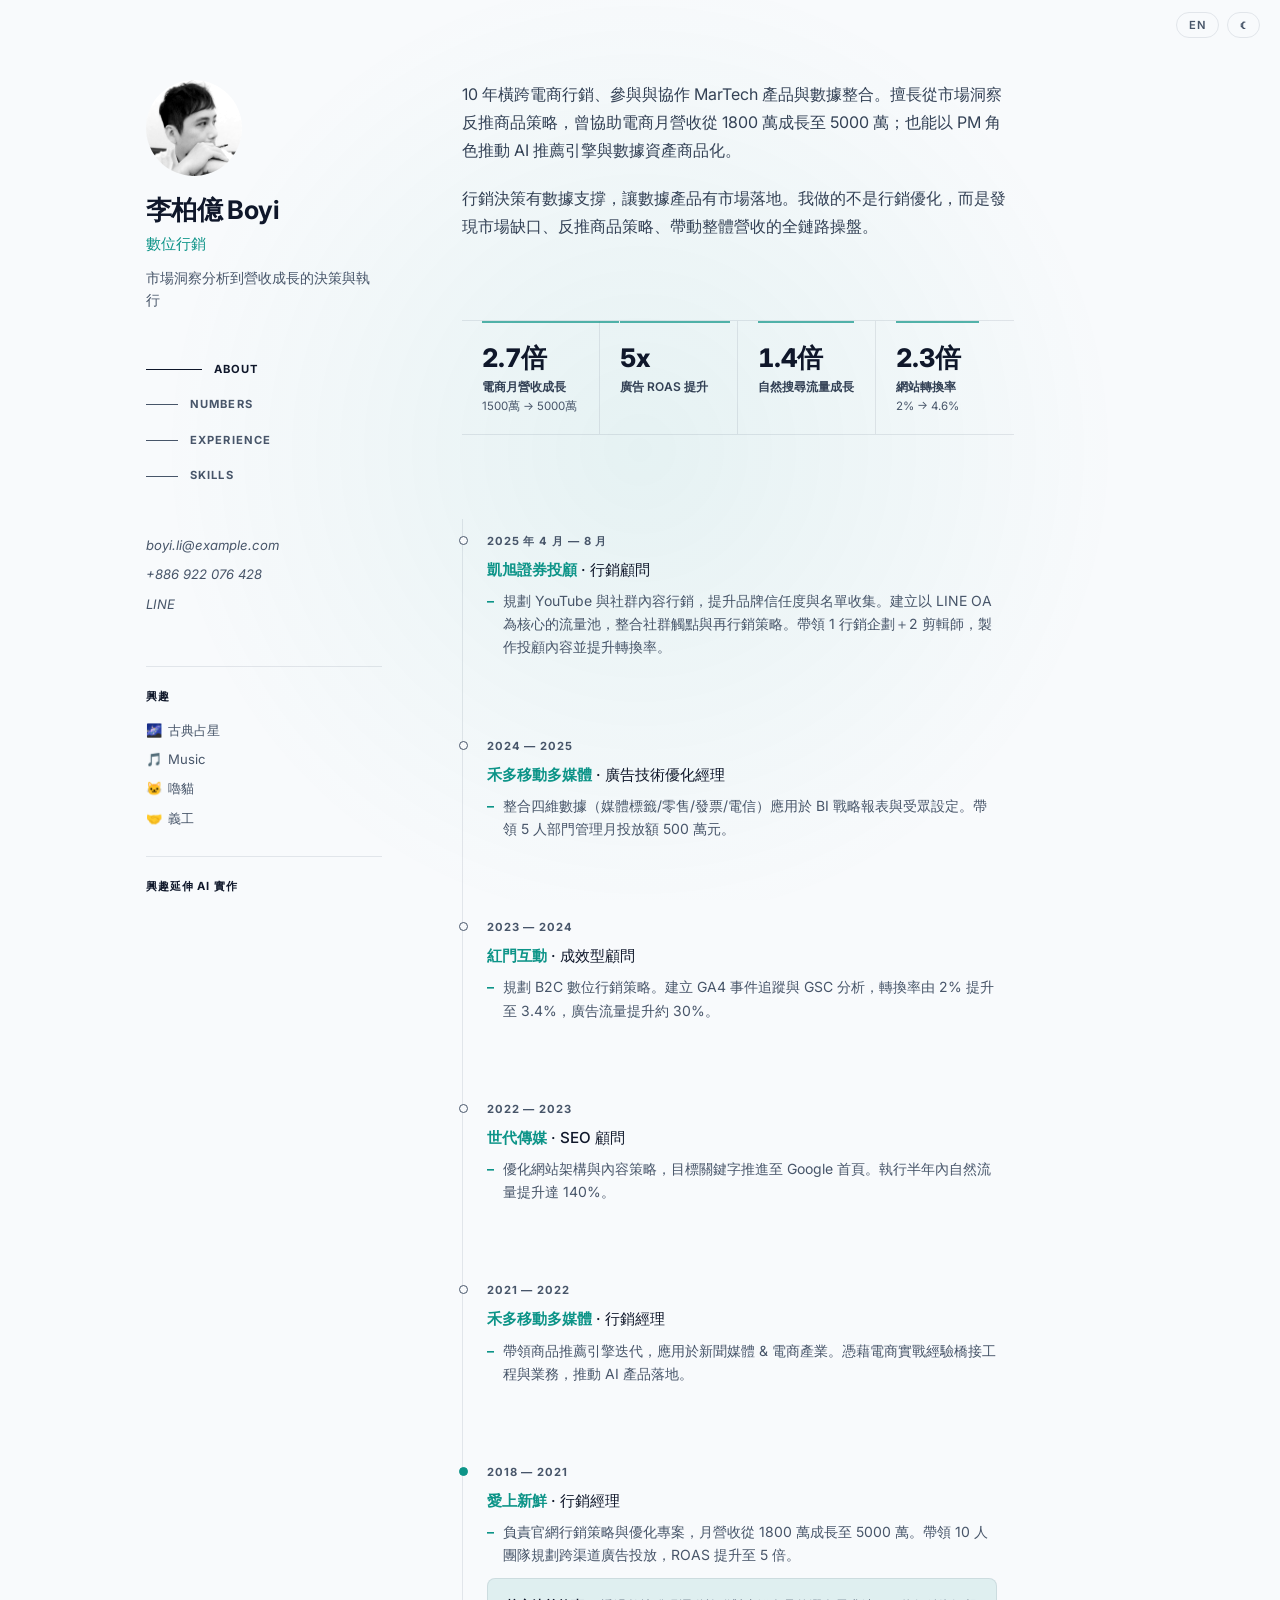
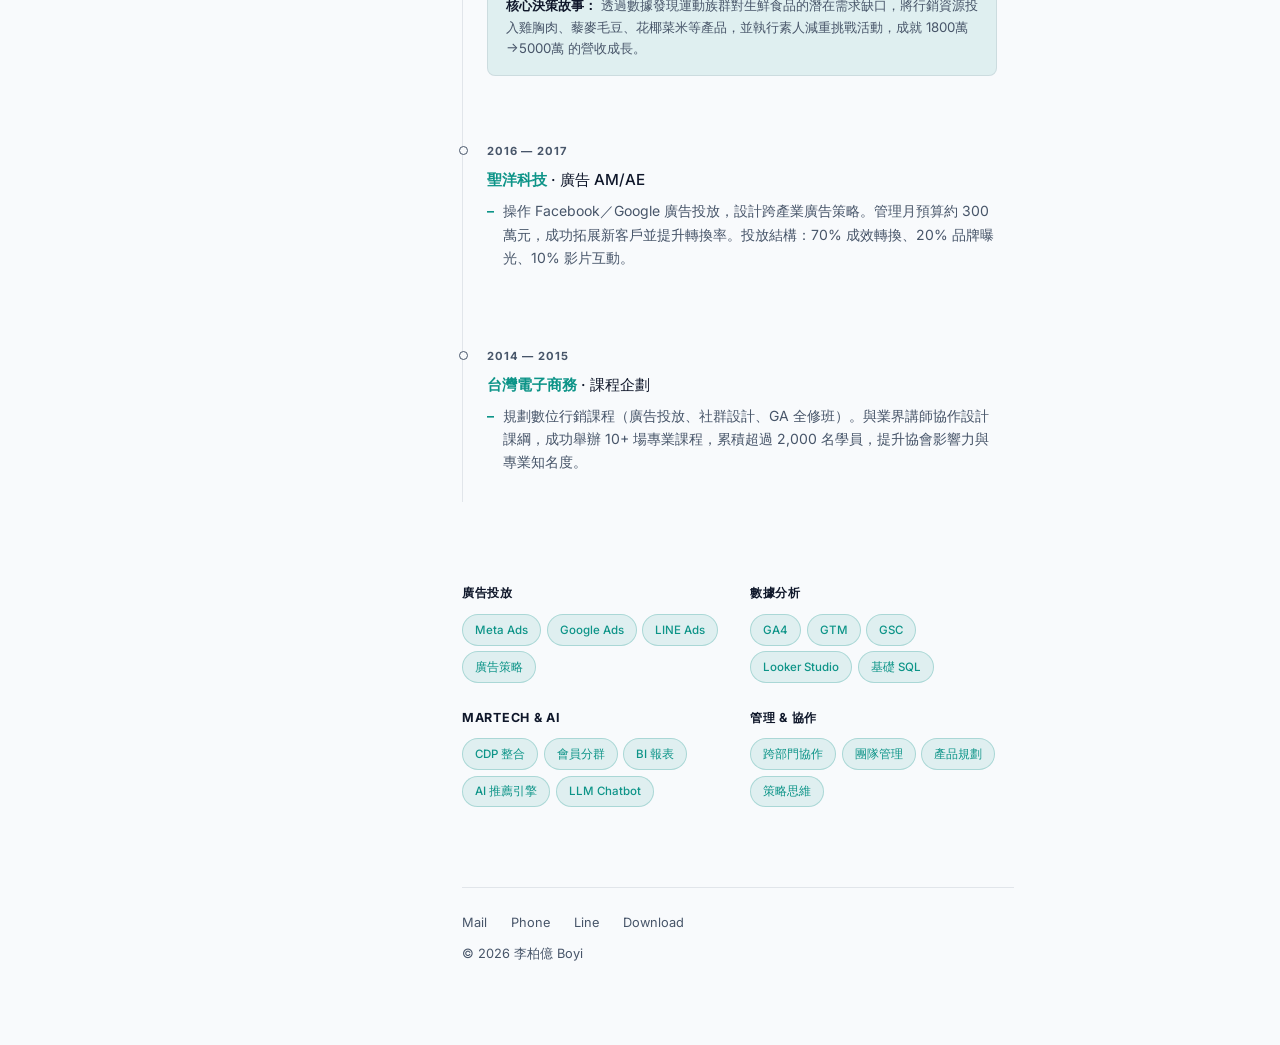
==== index.html @ 7328f2bc "Add files via upload" ====
<!DOCTYPE html>
<html lang="zh-TW" class="scroll-smooth">
<head>
<meta charset="UTF-8">
<meta name="viewport" content="width=device-width, initial-scale=1.0">
<title id="pageTitle">履歷</title>
<meta id="metaDesc" name="description" content="">
<meta id="ogTitle"  property="og:title" content="">
<meta id="ogDesc"   property="og:description" content="">
<link rel="preconnect" href="https://fonts.googleapis.com">
<link href="https://fonts.googleapis.com/css2?family=Inter:ital,opsz,wght@0,14..32,100..900;1,14..32,100..900&display=swap" rel="stylesheet">
<link rel="stylesheet" href="style.css">
</head>
<body>
<div class="spotlight" id="spotlight"></div>

<div class="top-controls">
  <button class="ctrl-btn" id="langBtn" onclick="toggleLang()">EN</button>
  <button class="ctrl-btn" id="themeBtn" onclick="toggleTheme()">☀</button>
</div>

<div class="container">
  <aside class="sidebar">
    <div class="photo-wrap">
      <div class="photo-ring"></div>
      <div class="photo-clip">
        <picture>
          <source id="photoWebp" srcset="photo.webp" type="image/webp">
          <img id="photoImg" src="photo.jpg" alt="" width="96" height="96">
        </picture>
      </div>
    </div>
    <h1 class="name"    id="profileName"></h1>
    <h2 class="title"   id="profileTitle"></h2>
    <p  class="tagline" id="profileTagline"></p>

    <nav class="nav">
      <ul>
        <li><a class="nav-link active" href="#about"      data-section="about">     <span class="nav-line"></span><span class="nav-label">About</span></a></li>
        <li><a class="nav-link"        href="#numbers"    data-section="numbers">   <span class="nav-line"></span><span class="nav-label">Numbers</span></a></li>
        <li><a class="nav-link"        href="#experience" data-section="experience"><span class="nav-line"></span><span class="nav-label">Experience</span></a></li>
        <li><a class="nav-link"        href="#skills"     data-section="skills">    <span class="nav-line"></span><span class="nav-label">Skills</span></a></li>
      </ul>
    </nav>

    <address class="contact">
      <ul class="contact-list" id="contactList"></ul>
    </address>

    <div class="interests-block">
      <div class="block-label" id="interestsLabel">興趣</div>
      <div id="interestsList"></div>
    </div>

    <div class="interests-block">
      <div class="block-label" id="projectsLabel">興趣延伸 AI 實作</div>
      <div id="projectsList"></div>
    </div>

    <a href="#" class="cta" id="ctaBtn">
      <span id="ctaLabel">下載履歷 PDF</span>
      <svg width="13" height="13" viewBox="0 0 24 24" fill="none" stroke="currentColor" stroke-width="2.5" stroke-linecap="round" stroke-linejoin="round"><path d="M21 15v4a2 2 0 01-2 2H5a2 2 0 01-2-2v-4"/><polyline points="7 10 12 15 17 10"/><line x1="12" y1="15" x2="12" y2="3"/></svg>
    </a>
  </aside>

  <main class="content">
    <section id="about" class="section">
      <div class="section-head" id="aboutHead">關於我</div>
      <div class="section-content">
        <div class="about-text" id="aboutText"></div>
      </div>
    </section>

    <section id="numbers" class="section">
      <div class="section-head" id="numbersHead">關鍵數字</div>
      <div class="section-content">
        <div class="numbers-strip" id="numbersStrip"></div>
      </div>
    </section>

    <section id="experience" class="section">
      <div class="section-head" id="expHead">工作經歷</div>
      <div class="section-content">
        <div class="timeline" id="timeline"></div>
      </div>
    </section>

    <section id="skills" class="section">
      <div class="section-head" id="skillsHead">技能專長</div>
      <div class="section-content">
        <div class="skill-groups" id="skillGroups"></div>
      </div>
    </section>

    <footer class="footer">
      <div class="footer-links" id="footerLinks"></div>
      <p id="footerCopy"></p>
    </footer>
  </main>
</div>

<script src="script.js"></script>
<script>
// ── 從 data.json 讀取並渲染 ──
let resumeData = null;
let currentLang = 'zh';

async function loadData() {
  try {
    const res = await fetch('data.json');
    resumeData = await res.json();
  } catch(e) {
    document.body.innerHTML = `
      <div style="font-family:sans-serif;padding:3rem;color:#e2e8f0;background:#0f172a;min-height:100vh">
        <h2 style="color:#f1f5f9">⚠️ 無法讀取 data.json</h2>
        <p style="margin-top:1rem;color:#94a3b8;line-height:1.8">
          直接用瀏覽器開啟 HTML 時，fetch() 會被封鎖。<br>
          請用本地伺服器執行，例如：<br><br>
          <code style="background:#1e293b;padding:.4rem .9rem;border-radius:.4rem;font-size:.9rem">npx serve .</code><br><br>
          或安裝 VS Code 的 <strong>Live Server</strong> 擴充套件後右鍵 → Open with Live Server。
        </p>
      </div>`;
    return;
  }
  renderAll();
}

function t(zhVal, enVal) {
  return currentLang === 'zh' ? zhVal : enVal;
}

function renderAll() {
  const d = resumeData;

  // ── Meta ──
  document.getElementById('pageTitle').textContent = t(d.meta.titleZh, d.meta.titleEn);
  document.getElementById('metaDesc').content      = t(d.meta.descriptionZh, d.meta.descriptionEn);
  document.getElementById('ogTitle').content       = t(d.meta.titleZh, d.meta.titleEn);
  document.getElementById('ogDesc').content        = t(d.meta.descriptionZh, d.meta.descriptionEn);
  document.documentElement.lang = currentLang === 'zh' ? 'zh-TW' : 'en';

  // ── Profile ──
  document.getElementById('profileName').textContent    = t(d.profile.nameZh,    d.profile.nameEn);
  document.getElementById('profileTitle').textContent   = t(d.profile.titleZh,   d.profile.titleEn);
  document.getElementById('profileTagline').textContent = t(d.profile.taglineZh, d.profile.taglineEn);
  document.getElementById('photoWebp').srcset = d.profile.photo;
  const img = document.getElementById('photoImg');
  img.src = d.profile.photoFallback;
  img.alt = `${d.profile.nameZh} 個人照`;

  // ── Contact ──
  document.getElementById('contactList').innerHTML = d.contact.map(c => `
    <li><a href="${c.href}"${c.type === 'link' ? ' target="_blank" rel="noopener"' : ''}>${c.label}</a></li>
  `).join('');

  // ── Interests ──
  document.getElementById('interestsLabel').textContent = t('興趣', 'Interests');
  document.getElementById('interestsList').innerHTML = d.interests.map(i => `
    <div class="interest-row"><span>${i.emoji}</span><span>${t(i.labelZh, i.labelEn)}</span></div>
  `).join('');

  // ── Side Projects ──
  document.getElementById('projectsLabel').textContent = t('興趣延伸 AI 實作', 'AI Side Projects');
  document.getElementById('projectsList').innerHTML = d.sideProjects.map(p => `
    <a href="${p.href}" target="_blank" rel="noopener" class="ai-link">🔗 ${t(p.labelZh, p.labelEn)}</a>
  `).join('');

  // ── CTA ──
  document.getElementById('ctaLabel').textContent = t('下載履歷 PDF', 'Download Resume PDF');

  // ── About ──
  document.getElementById('aboutHead').textContent = t('關於我', 'About');
  document.getElementById('aboutText').innerHTML =
    t(d.about.paragraphsZh, d.about.paragraphsEn).map(p => `<p>${p}</p>`).join('');

  // ── Numbers ──
  document.getElementById('numbersHead').textContent = t('關鍵數字', 'Numbers');
  document.getElementById('numbersStrip').innerHTML = d.numbers.map(n => `
    <div class="num-cell">
      <div class="num-val" data-target="${n.target}" data-suffix="${n.suffix||''}">${n.value}</div>
      <div class="num-label1">${t(n.label1Zh, n.label1En)}</div>
      ${(n.label2Zh||n.label2En) ? `<div class="num-label2">${t(n.label2Zh||'', n.label2En||'')}</div>` : ''}
      <div class="num-bar" style="width:${n.barWidth}%"></div>
    </div>
  `).join('');
  runCounters();

  // ── Experience ──
  document.getElementById('expHead').textContent = t('工作經歷', 'Experience');
  document.getElementById('timeline').innerHTML = d.experience.map(e => `
    <div class="tl-item">
      <div class="tl-dot"${e.featured ? ' style="border-color:var(--accent);background:var(--accent);"' : ''}></div>
      <time class="tl-period" datetime="${e.datetime}">${t(e.periodZh, e.periodEn)}</time>
      <div class="tl-title">
        <span class="tl-company">${t(e.companyZh, e.companyEn)}</span> · ${t(e.roleZh, e.roleEn)}
      </div>
      <ul class="tl-desc-list">${
        t(e.descZh, e.descEn)
          .split(/\s*[-－]\s+/)
          .filter(s => s.trim())
          .map(s => `<li>${s.trim()}</li>`)
          .join('')
      }</ul>
      ${e.highlight ? `
        <div class="tl-highlight">
          <strong>${t(e.highlight.labelZh, e.highlight.labelEn)}</strong>
          ${t(e.highlight.textZh, e.highlight.textEn)}
        </div>` : ''}
    </div>
  `).join('');

  // ── Skills ──
  document.getElementById('skillsHead').textContent = t('技能專長', 'Skills');
  document.getElementById('skillGroups').innerHTML = d.skillGroups.map(g => `
    <div>
      <div class="skill-group-title">${t(g.titleZh, g.titleEn)}</div>
      <div class="tags">${g.tags.map(tag => `<span class="tag">${tag}</span>`).join('')}</div>
    </div>
  `).join('');

  // ── Footer：顯示固定標籤 Mail / Phone / Line / Download ──
  const footerLabels = { email: 'Mail', phone: 'Phone', link: 'Line' };
  document.getElementById('footerLinks').innerHTML =
    d.contact.map(c => `<a href="${c.href}" class="footer-link"${c.type==='link'?' target="_blank" rel="noopener"':''}>${footerLabels[c.type]||c.label}</a>`).join('') +
    `<a href="#" class="footer-link" onclick="window.print();return false;">Download</a>`;
  document.getElementById('footerCopy').textContent =
    `© ${new Date().getFullYear()} ${d.profile.nameZh}`;

  // 重新掛載互動事件
  initInteractions();
}

// ── 數字跑動動畫 ──
function runCounters() {
  document.querySelectorAll('.num-val[data-target]').forEach(el => {
    const target = parseFloat(el.dataset.target);
    const suffix = el.dataset.suffix || '';
    if (isNaN(target)) return;
    const isFloat = !Number.isInteger(target);
    const duration = 1200;
    const start = performance.now();
    function step(now) {
      const progress = Math.min((now - start) / duration, 1);
      const ease = 1 - Math.pow(1 - progress, 3);
      const val = target * ease;
      el.textContent = (isFloat ? val.toFixed(1) : Math.round(val)) + suffix;
      if (progress < 1) requestAnimationFrame(step);
    }
    requestAnimationFrame(step);
  });
}

// 覆寫 script.js 的 toggleLang，改由這裡驅動
function toggleLang() {
  currentLang = currentLang === 'zh' ? 'en' : 'zh';
  document.getElementById('langBtn').textContent = currentLang === 'zh' ? 'EN' : '中';
  renderAll();
}

loadData();
</script>
</body>
</html>
---- style.css ----
/* ── Reset ── */
*{margin:0;padding:0;box-sizing:border-box;}
html{scroll-behavior:smooth;}

/* ── Tokens ── */
:root{
  --bg:        #0f172a;
  --bg2:       #1e293b;
  --border:    rgba(148,163,184,.12);
  --text:      #94a3b8;
  --text2:     #cbd5e1;
  --heading:   #e2e8f0;
  --accent:    #2dd4bf;
  --accent2:   rgba(45,212,191,.15);
  --spot:      rgba(29,78,216,.15);
  --font:      'Inter', -apple-system, sans-serif;
  --ease:      cubic-bezier(.4,0,.2,1);
  --radius:    .5rem;
}

/* ── 深淺色：系統預設偵測 ── */
@media(prefers-color-scheme:light){
  :root{
    --bg:        #f8fafc;
    --bg2:       #f1f5f9;
    --border:    rgba(71,85,105,.12);
    --text:      #475569;
    --text2:     #334155;
    --heading:   #0f172a;
    --accent:    #0d9488;
    --accent2:   rgba(13,148,136,.1);
    --spot:      rgba(13,148,136,.08);
  }
}

/* ── 手動切換覆蓋系統預設 ── */
[data-theme="light"]{
  --bg:        #f8fafc;
  --bg2:       #f1f5f9;
  --border:    rgba(71,85,105,.12);
  --text:      #475569;
  --text2:     #334155;
  --heading:   #0f172a;
  --accent:    #0d9488;
  --accent2:   rgba(13,148,136,.1);
  --spot:      rgba(13,148,136,.08);
}
[data-theme="dark"]{
  --bg:        #0f172a;
  --bg2:       #1e293b;
  --border:    rgba(148,163,184,.12);
  --text:      #94a3b8;
  --text2:     #cbd5e1;
  --heading:   #e2e8f0;
  --accent:    #2dd4bf;
  --accent2:   rgba(45,212,191,.15);
  --spot:      rgba(29,78,216,.15);
}

/* ── Base ── */
body{
  font-family:var(--font);
  background:var(--bg);
  color:var(--text);
  line-height:1.75;
  -webkit-font-smoothing:antialiased;
  transition:background .3s var(--ease), color .3s var(--ease);
}
::selection{background:var(--accent);color:var(--bg);}
a{color:inherit;text-decoration:none;}

/* ── Spotlight ── */
.spotlight{
  position:fixed;top:0;left:0;width:100vw;height:100vh;
  pointer-events:none;z-index:0;
  background:radial-gradient(600px at var(--x,50%) var(--y,50%), var(--spot), transparent 80%);
}

/* ── Layout ── */
.container{
  position:relative;z-index:1;
  max-width:1100px;margin:0 auto;
  padding:3rem 1.5rem;
}
@media(min-width:1024px){
  .container{padding:0;display:grid;grid-template-columns:340px 1fr;align-items:start;}
}

/* ── Top controls ── */
.top-controls{
  position:fixed;top:0;right:0;z-index:100;
  display:flex;align-items:center;gap:.5rem;
  padding:.75rem 1.25rem;
}
.ctrl-btn{
  display:flex;align-items:center;gap:.3rem;
  padding:.3rem .75rem;border-radius:999px;
  border:1px solid var(--border);background:transparent;
  font-family:var(--font);font-size:.7rem;font-weight:600;
  letter-spacing:.05em;text-transform:uppercase;
  color:var(--text);cursor:pointer;
  transition:all .2s var(--ease);
}
.ctrl-btn:hover{border-color:var(--accent);color:var(--accent);}
.ctrl-btn.active{background:var(--accent);border-color:var(--accent);color:var(--bg);}

/* ── Sidebar ── */
.sidebar{
  padding:5rem 3rem 5rem 3.5rem;
  position:sticky;top:0;height:100vh;
  overflow-y:auto;display:flex;flex-direction:column;
}
.sidebar::-webkit-scrollbar{display:none;}

/* Profile photo */
.photo-wrap{position:relative;width:96px;height:96px;margin-bottom:1.25rem;}
.photo-clip{
  width:96px;height:96px;border-radius:50%;overflow:hidden;
  position:relative;z-index:1;
}
.photo-wrap img{
  width:100%;height:100%;object-fit:cover;object-position:center 15%;
  filter:grayscale(100%) contrast(1.1);
  transform:scale(1);transform-origin:center 30%;
  transition:filter .4s var(--ease), transform .5s var(--ease);
  display:block;
}
.photo-wrap:hover img{
  filter:grayscale(0%) contrast(1);
  transform:scale(1.14);
}
.photo-ring{
  position:absolute;inset:-4px;border-radius:50%;z-index:0;pointer-events:none;
  border:2px solid transparent;
  background:transparent padding-box,
             conic-gradient(from 0deg, var(--accent) 0%, transparent 35%, var(--accent) 55%, transparent 80%, var(--accent) 100%) border-box;
  animation:ring-spin 3s linear infinite paused;
  will-change:transform; /* 硬體加速 */
}
.photo-wrap:hover .photo-ring{animation-play-state:running;}
@keyframes ring-spin{to{transform:rotate(360deg);}}

.name{font-size:1.6rem;font-weight:700;color:var(--heading);line-height:1.1;letter-spacing:-.025em;margin-bottom:.4rem;}
.title{font-size:.95rem;font-weight:500;color:var(--accent);margin-bottom:.6rem;}
.tagline{font-size:.875rem;color:var(--text);max-width:260px;line-height:1.6;}

/* Nav */
.nav{margin:2.5rem 0;flex:1;}
.nav ul{list-style:none;}
.nav-link{
  display:flex;align-items:center;gap:.75rem;
  padding:.5rem 0;cursor:pointer;
}
.nav-line{
  width:2rem;height:1px;background:var(--text);
  transition:width .3s var(--ease), background .3s;
}
.nav-label{
  font-size:.7rem;font-weight:700;text-transform:uppercase;
  letter-spacing:.1em;color:var(--text);
  transition:color .3s;
}
.nav-link:hover .nav-line, .nav-link.active .nav-line{width:3.5rem;background:var(--heading);}
.nav-link:hover .nav-label, .nav-link.active .nav-label{color:var(--heading);}

/* Contact — 使用語義化清單 */
.contact{margin-bottom:1.5rem;}
.contact-list{list-style:none;padding:0;margin:0;}
.contact-list li{font-size:.82rem;margin-bottom:.4rem;}
.contact-list a{transition:color .2s;}
.contact-list a:hover{color:var(--accent);}

/* Interests */
.interests-block{border-top:1px solid var(--border);padding-top:1.25rem;margin-top:1.25rem;}
.block-label{font-size:.7rem;font-weight:700;text-transform:uppercase;letter-spacing:.08em;color:var(--heading);margin-bottom:.75rem;}
.interest-row{display:flex;align-items:center;gap:.4rem;font-size:.82rem;margin-bottom:.4rem;}
.ai-link{
  display:flex;align-items:center;gap:.4rem;font-size:.78rem;
  padding:.2rem 0;transition:color .2s;
}
.ai-link:hover{color:var(--accent);}

/* CTA */
.cta{
  display:inline-flex;align-items:center;gap:.4rem;margin-top:1.5rem;
  padding:.65rem 1.25rem;border:1.5px solid var(--border);border-radius:var(--radius);
  font-size:.8rem;font-weight:600;color:var(--heading);
  transition:all .25s var(--ease);
}
.cta:hover{border-color:var(--accent);color:var(--accent);transform:translateY(-2px);box-shadow:0 8px 24px rgba(45,212,191,.12);}

/* ── Content ── */
.content{padding:5rem 3.5rem 5rem 2rem;max-width:640px;}
@media(max-width:1023px){.content{max-width:100%;padding:2rem 1.5rem;}}

.section{margin-bottom:5rem;scroll-margin-top:5rem;}

/* Section heading for mobile */
.section-head{
  display:none;
  position:sticky;top:0;z-index:10;
  background:rgba(15,23,42,.8);backdrop-filter:blur(12px);
  padding:.75rem 1.5rem;margin:0 -1.5rem 1.5rem;
  font-size:.7rem;font-weight:700;text-transform:uppercase;letter-spacing:.1em;color:var(--heading);
}
[data-theme="light"] .section-head{background:rgba(248,250,252,.85);}
@media(max-width:1023px){.section-head{display:block;}}

/* ── About ── */
.about-text{font-size:1rem;line-height:1.75;color:var(--text2);}
.about-text p{margin-bottom:1.25rem;}
.about-text p:last-child{margin-bottom:0;}

/* ── Numbers — horizontal 4-column strip ── */
.numbers-strip{
  display:grid;
  grid-template-columns:repeat(4,1fr);
  gap:0;
  margin-top:1.5rem;
  border-top:1px solid var(--border);
  border-bottom:1px solid var(--border);
}
@media(max-width:640px){
  .numbers-strip{ grid-template-columns:repeat(2,1fr); }
}
.num-cell{
  padding:1.5rem 1.25rem 1.25rem;
  position:relative;
  border-right:1px solid var(--border);
  transition:background .2s;
}
.num-cell:last-child{ border-right:none; }
.num-cell:hover{ background:rgba(45,212,191,.04); }
.num-val{
  font-size:1.6rem;font-weight:800;
  color:var(--heading);
  line-height:1;margin-bottom:.5rem;
  font-variant-numeric:tabular-nums;
  letter-spacing:-.02em;
}
.num-label1{
  font-size:.75rem;font-weight:600;color:var(--text2);
  line-height:1.4;margin-top:.4rem;
}
.num-label2{
  font-size:.72rem;color:var(--text);
  line-height:1.4;margin-top:.15rem;
}

/* ── Experience desc as list ── */
.tl-desc-list{
  list-style:none;padding:0;margin:0 0 .75rem;
  font-size:.875rem;color:var(--text);line-height:1.65;
  display:flex;flex-direction:column;gap:.4rem;
  transition:font-size .2s;
}
.tl-desc-list li{
  padding-left:1rem;position:relative;
}
.tl-desc-list li::before{
  content:'–';position:absolute;left:0;
  color:var(--accent);font-weight:700;
}
.tl-item:hover .tl-desc-list{ font-size:.9rem; }
/* accent 頂線，對齊數字寬度 */
.num-bar{
  position:absolute;top:0;left:1.25rem;
  height:2px;background:var(--accent);opacity:.7;
  transition:opacity .2s;
}
.num-cell:hover .num-bar{ opacity:1; }

/* ── Timeline / Experience ── */
.timeline{position:relative;padding-left:1.5rem;}
.timeline::before{
  content:'';position:absolute;left:0;top:4px;bottom:0;
  width:1px;background:var(--border);
}

/* 每個項目預設可點擊感 */
.tl-item{
  position:relative;margin-bottom:2rem;
  padding:1rem 1rem 1rem 0;
  border:1px solid transparent;
  border-radius:var(--radius);
  transition:border-color .25s var(--ease), opacity .25s var(--ease);
  cursor:default;
}
.tl-item:last-child{margin-bottom:0;}

/* hover：細邊框 + 字體稍大 */
.tl-item:hover{
  border-color:var(--border);
  background:rgba(45,212,191,.03);
}
.tl-item:hover .tl-title{ font-size:1rem; }
.tl-item:hover .tl-desc { font-size:.9rem; }

/* 其他項目變淡（由 JS 控制，這裡提供 class） */
.tl-item.dimmed{ opacity:.35; }

.tl-dot{
  position:absolute;left:-1.5rem;top:1.25rem;
  width:9px;height:9px;border-radius:50%;
  border:1.5px solid var(--text);background:var(--bg);
  transform:translateX(calc(-50% + .5px));
  transition:border-color .2s, background .2s;
}
.tl-item:hover .tl-dot{border-color:var(--accent);background:var(--accent);}

/* 日期使用 time 標籤 */
.tl-period,
time.tl-period{
  font-size:.7rem;font-weight:700;text-transform:uppercase;
  letter-spacing:.08em;color:var(--text);margin-bottom:.35rem;
  display:block;transition:color .2s;
}
.tl-item:hover time.tl-period{ color:var(--accent); }

.tl-title{
  font-size:.95rem;font-weight:500;color:var(--heading);margin-bottom:.35rem;
  transition:font-size .2s var(--ease);
}
.tl-company{color:var(--accent);font-weight:600;}
.tl-desc{
  font-size:.875rem;color:var(--text);line-height:1.65;margin-bottom:.75rem;
  transition:font-size .2s var(--ease);
}
.tl-highlight{
  background:var(--accent2);border:1px solid var(--border);
  border-radius:var(--radius);padding:1rem 1.1rem;
  font-size:.83rem;color:var(--text);line-height:1.6;
}
.tl-highlight strong{color:var(--heading);}
.num-inline{color:var(--accent);font-weight:700;}

/* ── Skills ── */
.skill-groups{display:grid;gap:1.5rem;grid-template-columns:1fr 1fr;margin-top:1.25rem;}
@media(max-width:640px){.skill-groups{grid-template-columns:1fr;}}
.skill-group-title{font-size:.78rem;font-weight:700;text-transform:uppercase;letter-spacing:.06em;color:var(--heading);margin-bottom:.6rem;}
.tags{display:flex;flex-wrap:wrap;gap:.35rem;}
.tag{
  padding:.3rem .75rem;border-radius:999px;
  background:var(--accent2);border:1px solid rgba(45,212,191,.2);
  color:var(--accent);font-size:.72rem;font-weight:500;
  transition:background .2s,border-color .2s;
}
[data-theme="light"] .tag{border-color:rgba(13,148,136,.25);}
.tag:hover{background:rgba(45,212,191,.25);}

/* ── Footer ── */
.footer{
  margin-top:4rem;padding-top:1.5rem;border-top:1px solid var(--border);
  font-size:.8rem;color:var(--text);
}
.footer-links{display:flex;gap:1.5rem;margin-bottom:.5rem;}
.footer-link:hover{color:var(--accent);}

/* ── Fade-in ── */
@keyframes fadeUp{from{opacity:0;transform:translateY(16px);}to{opacity:1;transform:none;}}
.section-content{animation:fadeUp .55s var(--ease) both;}
.section:nth-child(1) .section-content{animation-delay:.05s;}
.section:nth-child(2) .section-content{animation-delay:.1s;}
.section:nth-child(3) .section-content{animation-delay:.15s;}
.section:nth-child(4) .section-content{animation-delay:.2s;}

@media(max-width:1023px){
  .sidebar{position:relative;height:auto;padding:4rem 1.5rem 2rem;}
}

/* ── 列印 / 匯出 PDF ── */
@media print {
  /* 隱藏互動元素 */
  .top-controls,
  .spotlight,
  .cta,
  .nav { display: none !important; }

  /* 重設 sidebar：從 sticky 變成正常流 */
  body { background: #fff; color: #0f172a; }
  .container { display: block; max-width: 100%; padding: 0; }
  .sidebar {
    position: static;
    height: auto;
    padding: 2rem 2rem 1rem;
    display: block;
  }

  /* 確保內容區塊完整顯示 */
  .content { padding: 1rem 2rem; max-width: 100%; }
  .section { margin-bottom: 2rem; page-break-inside: avoid; }
  .tl-item { page-break-inside: avoid; }

  /* 強制黑色文字，accent 色保留 */
  .about-text, .tl-desc, .num-label, .contact-list { color: #334155; }
  .name, .tl-title, .heading { color: #0f172a; }

  /* 移除動畫、陰影 */
  * { animation: none !important; transition: none !important; box-shadow: none !important; }
}
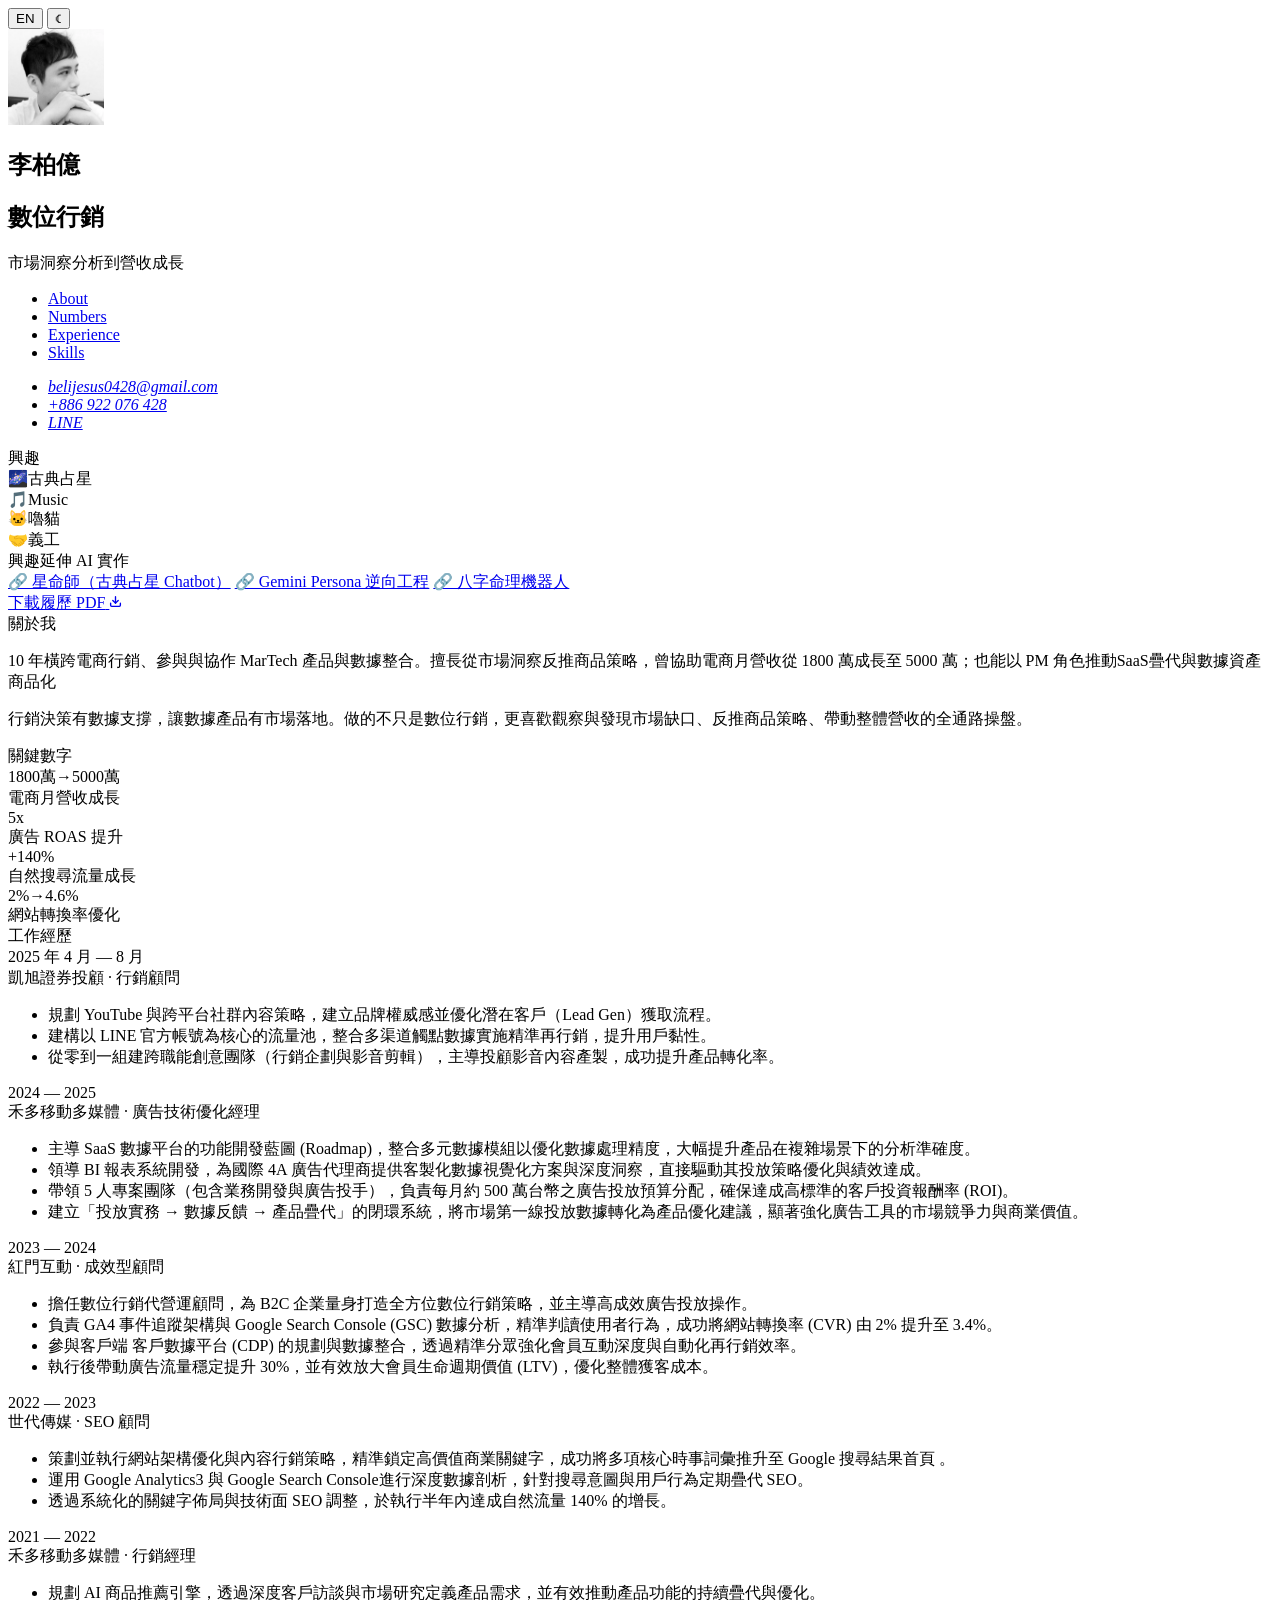
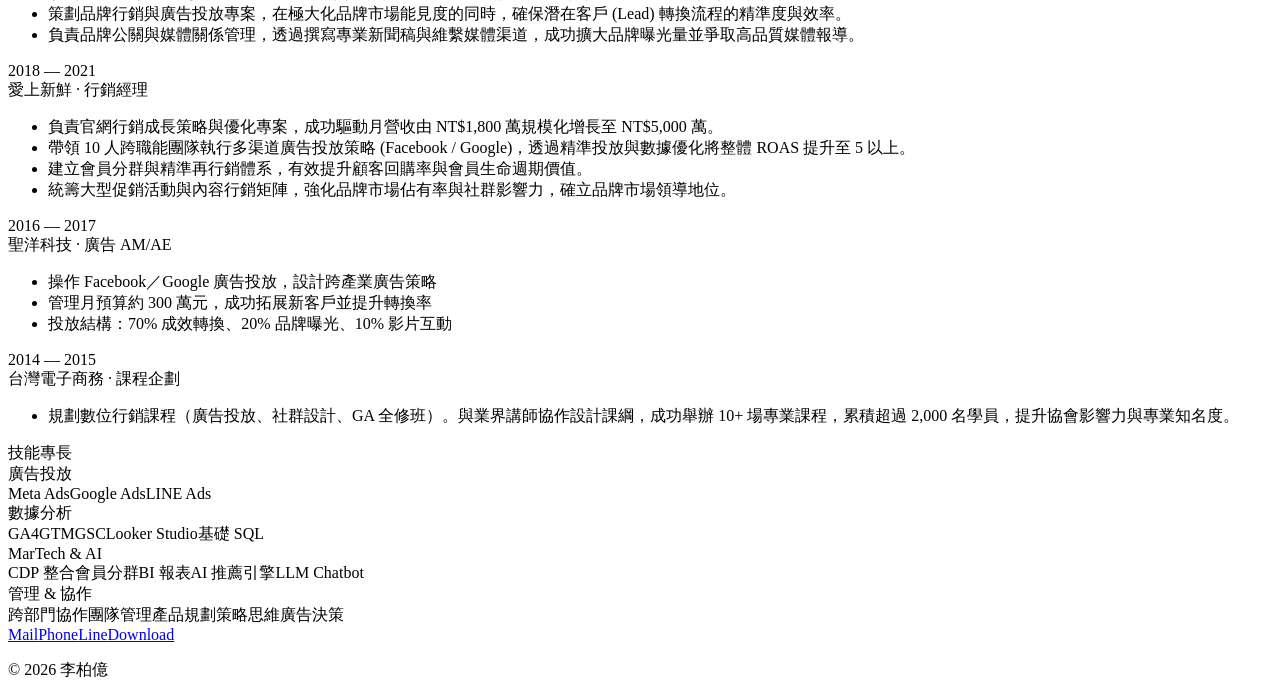
==== commit a1aefc72: "Add files via upload" ====
--- a/index.html
+++ b/index.html
@@ -9,7 +9,7 @@
 <meta id="ogDesc"   property="og:description" content="">
 <link rel="preconnect" href="https://fonts.googleapis.com">
 <link href="https://fonts.googleapis.com/css2?family=Inter:ital,opsz,wght@0,14..32,100..900;1,14..32,100..900&display=swap" rel="stylesheet">
-<link rel="stylesheet" href="style.css">
+<link rel="stylesheet" href="style-fixed.css">
 </head>
 <body>
 <div class="spotlight" id="spotlight"></div>
@@ -129,6 +129,21 @@
   return currentLang === 'zh' ? zhVal : enVal;
 }
 
+function formatNumberValue(value) {
+  if (!value) return '';
+  
+  // Handle arrow patterns like "1800萬→5000萬" or "2% → 4.6%"
+  if (value.includes('→') || value.includes(' → ')) {
+    const arrow = value.includes(' → ') ? ' → ' : '→';
+    const parts = value.split(arrow);
+    if (parts.length === 2) {
+      return `<span class="num-part">${parts[0]}</span><span class="arrow">→</span><span class="num-part">${parts[1]}</span>`;
+    }
+  }
+  
+  return value;
+}
+
 function renderAll() {
   const d = resumeData;
 
@@ -177,10 +192,8 @@
   document.getElementById('numbersHead').textContent = t('關鍵數字', 'Numbers');
   document.getElementById('numbersStrip').innerHTML = d.numbers.map(n => `
     <div class="num-cell">
-      <div class="num-val" data-target="${n.target}" data-suffix="${n.suffix||''}">${n.value}</div>
-      <div class="num-label1">${t(n.label1Zh, n.label1En)}</div>
-      ${(n.label2Zh||n.label2En) ? `<div class="num-label2">${t(n.label2Zh||'', n.label2En||'')}</div>` : ''}
-      <div class="num-bar" style="width:${n.barWidth}%"></div>
+      <div class="num-val" data-target="${n.target || ''}" data-suffix="${n.suffix||''}">${formatNumberValue(n.value)}</div>
+      <div class="num-label1">${t(n.labelZh || '', n.labelEn || '')}</div>
     </div>
   `).join('');
   runCounters();
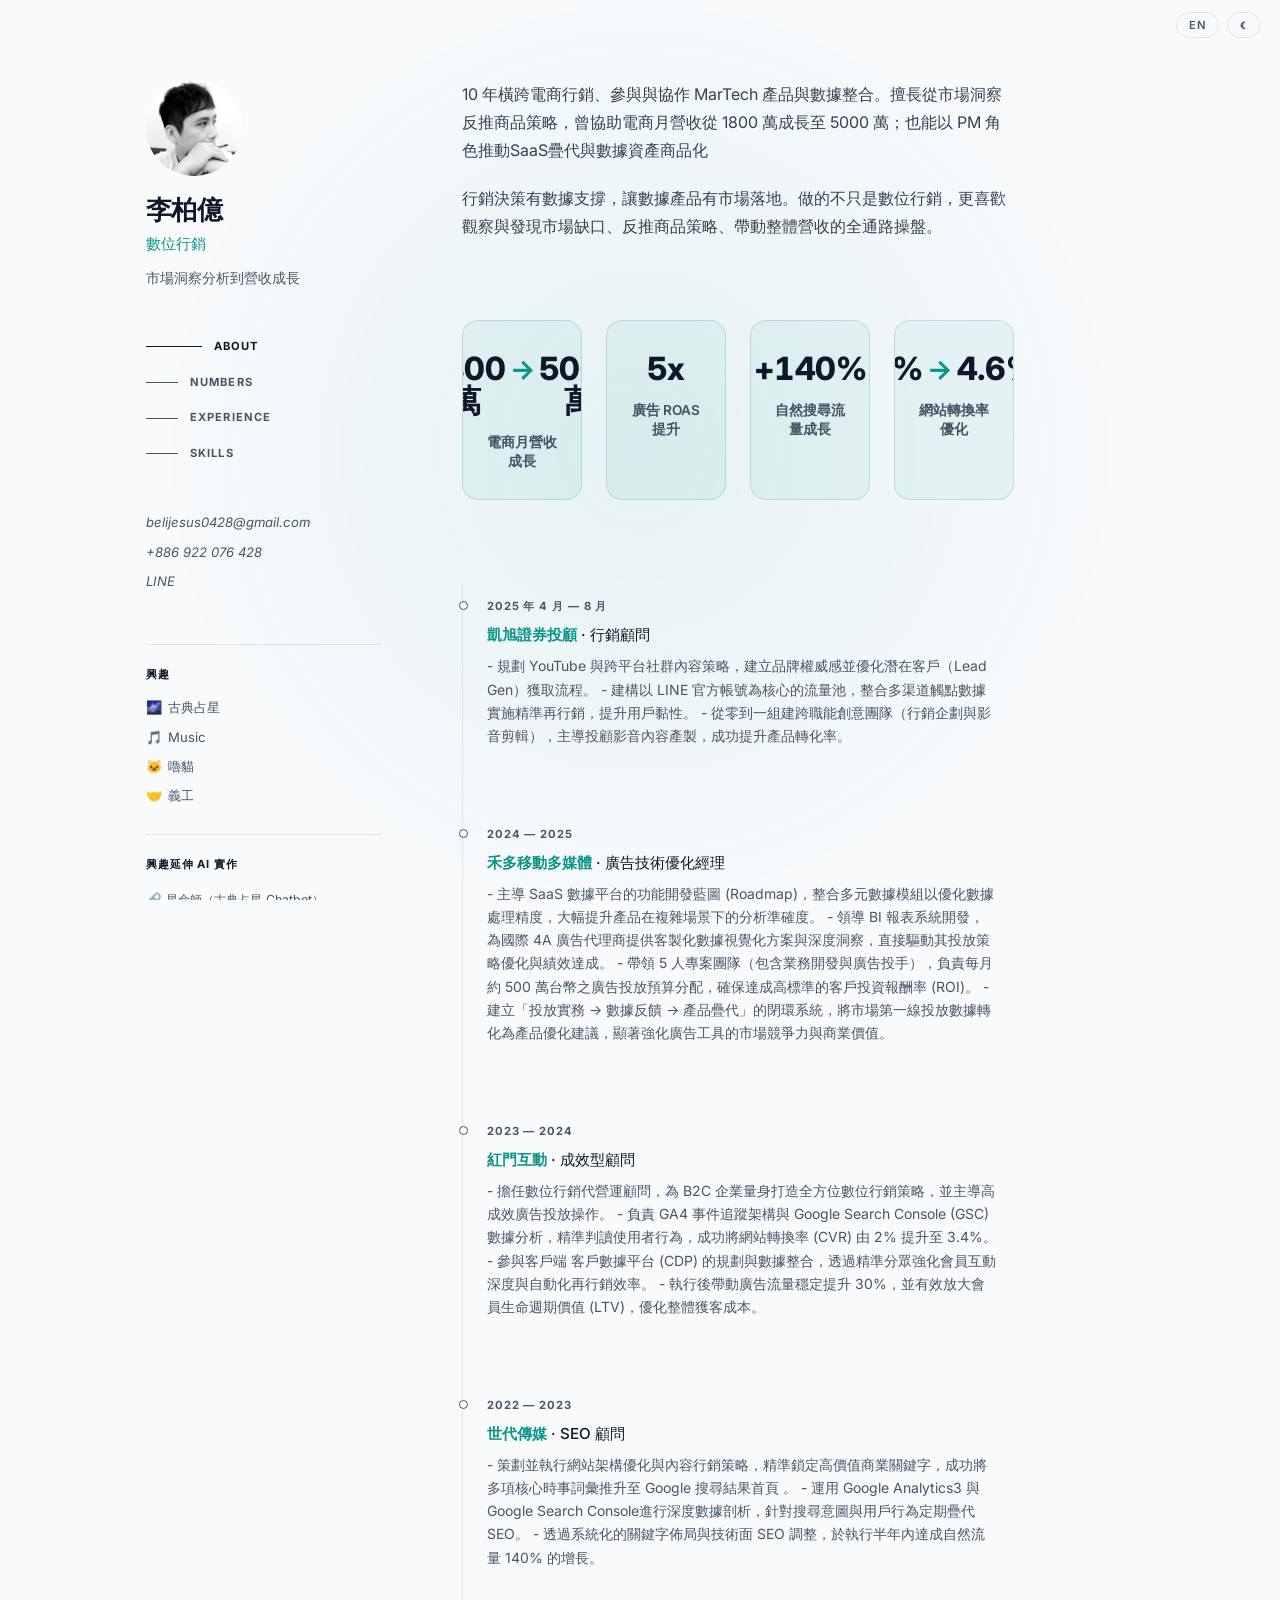
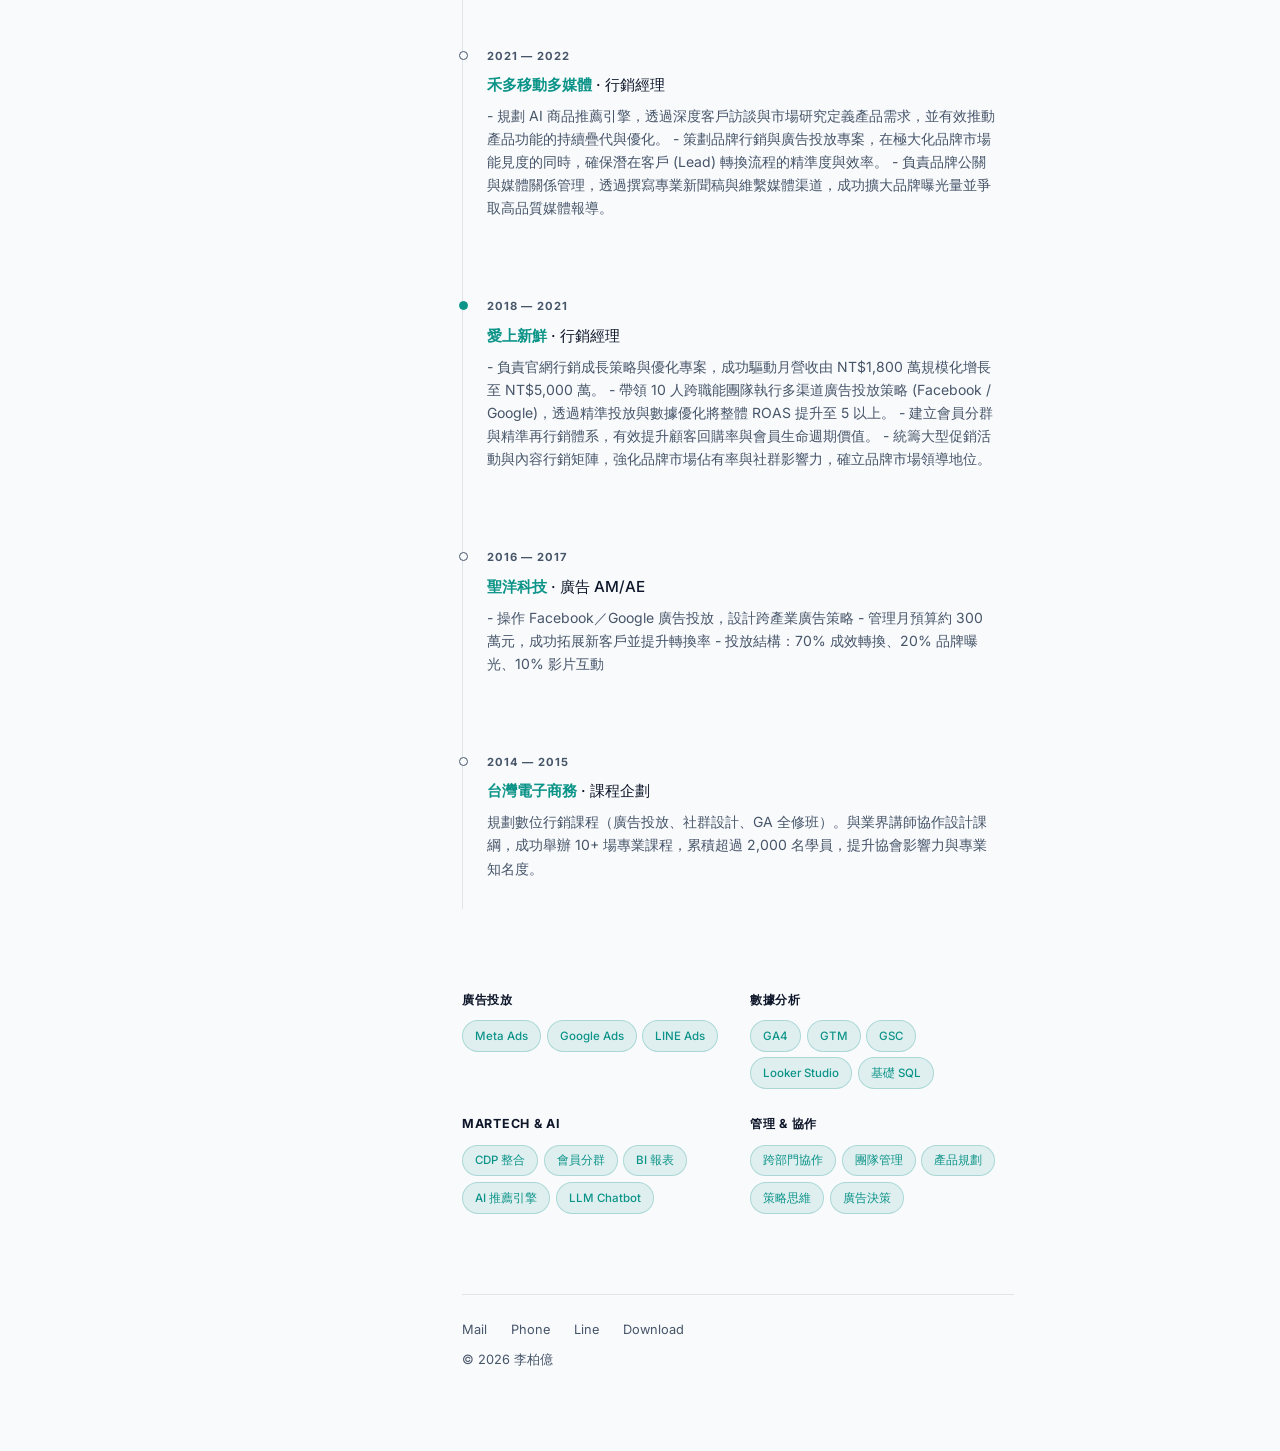
==== commit 9f98c8eb: "Add files via upload" ====
--- a/index.html
+++ b/index.html
@@ -9,7 +9,446 @@
 <meta id="ogDesc"   property="og:description" content="">
 <link rel="preconnect" href="https://fonts.googleapis.com">
 <link href="https://fonts.googleapis.com/css2?family=Inter:ital,opsz,wght@0,14..32,100..900;1,14..32,100..900&display=swap" rel="stylesheet">
-<link rel="stylesheet" href="style-fixed.css">
+<style>
+/* ── Reset ── */
+*{margin:0;padding:0;box-sizing:border-box;}
+html{scroll-behavior:smooth;}
+
+/* ── Tokens ── */
+:root{
+  --bg:        #0f172a;
+  --bg2:       #1e293b;
+  --border:    rgba(148,163,184,.12);
+  --text:      #94a3b8;
+  --text2:     #cbd5e1;
+  --heading:   #e2e8f0;
+  --accent:    #2dd4bf;
+  --accent2:   rgba(45,212,191,.15);
+  --spot:      rgba(29,78,216,.15);
+  --font:      'Inter', -apple-system, sans-serif;
+  --ease:      cubic-bezier(.4,0,.2,1);
+  --radius:    .5rem;
+}
+
+/* ── 深淺色：系統預設偵測 ── */
+@media(prefers-color-scheme:light){
+  :root{
+    --bg:        #f8fafc;
+    --bg2:       #f1f5f9;
+    --border:    rgba(71,85,105,.12);
+    --text:      #475569;
+    --text2:     #334155;
+    --heading:   #0f172a;
+    --accent:    #0d9488;
+    --accent2:   rgba(13,148,136,.1);
+    --spot:      rgba(13,148,136,.08);
+  }
+}
+
+/* ── 手動切換覆蓋系統預設 ── */
+[data-theme="light"]{
+  --bg:        #f8fafc;
+  --bg2:       #f1f5f9;
+  --border:    rgba(71,85,105,.12);
+  --text:      #475569;
+  --text2:     #334155;
+  --heading:   #0f172a;
+  --accent:    #0d9488;
+  --accent2:   rgba(13,148,136,.1);
+  --spot:      rgba(13,148,136,.08);
+}
+[data-theme="dark"]{
+  --bg:        #0f172a;
+  --bg2:       #1e293b;
+  --border:    rgba(148,163,184,.12);
+  --text:      #94a3b8;
+  --text2:     #cbd5e1;
+  --heading:   #e2e8f0;
+  --accent:    #2dd4bf;
+  --accent2:   rgba(45,212,191,.15);
+  --spot:      rgba(29,78,216,.15);
+}
+
+/* ── Base ── */
+body{
+  font-family:var(--font);
+  background:var(--bg);
+  color:var(--text);
+  line-height:1.75;
+  -webkit-font-smoothing:antialiased;
+  transition:background .3s var(--ease), color .3s var(--ease);
+}
+::selection{background:var(--accent);color:var(--bg);}
+a{color:inherit;text-decoration:none;}
+
+/* ── Spotlight ── */
+.spotlight{
+  position:fixed;top:0;left:0;width:100vw;height:100vh;
+  pointer-events:none;z-index:0;
+  background:radial-gradient(600px at var(--x,50%) var(--y,50%), var(--spot), transparent 80%);
+}
+
+/* ── Layout ── */
+.container{
+  position:relative;z-index:1;
+  max-width:1100px;margin:0 auto;
+  padding:3rem 1.5rem;
+}
+@media(min-width:1024px){
+  .container{padding:0;display:grid;grid-template-columns:340px 1fr;align-items:start;}
+}
+
+/* ── Top controls ── */
+.top-controls{
+  position:fixed;top:0;right:0;z-index:100;
+  display:flex;align-items:center;gap:.5rem;
+  padding:.75rem 1.25rem;
+}
+.ctrl-btn{
+  display:flex;align-items:center;gap:.3rem;
+  padding:.3rem .75rem;border-radius:999px;
+  border:1px solid var(--border);background:transparent;
+  font-family:var(--font);font-size:.7rem;font-weight:600;
+  letter-spacing:.05em;text-transform:uppercase;
+  color:var(--text);cursor:pointer;
+  transition:all .2s var(--ease);
+}
+.ctrl-btn:hover{border-color:var(--accent);color:var(--accent);}
+.ctrl-btn.active{background:var(--accent);border-color:var(--accent);color:var(--bg);}
+
+/* ── Sidebar ── */
+.sidebar{
+  padding:5rem 3rem 5rem 3.5rem;
+  position:sticky;top:0;height:100vh;
+  overflow-y:auto;display:flex;flex-direction:column;
+}
+.sidebar::-webkit-scrollbar{display:none;}
+
+/* Profile photo */
+.photo-wrap{position:relative;width:96px;height:96px;margin-bottom:1.25rem;}
+.photo-clip{
+  width:96px;height:96px;border-radius:50%;overflow:hidden;
+  position:relative;z-index:1;
+}
+.photo-wrap img{
+  width:100%;height:100%;object-fit:cover;object-position:center 15%;
+  filter:grayscale(100%) contrast(1.1);
+  transform:scale(1);transform-origin:center 30%;
+  transition:filter .4s var(--ease), transform .5s var(--ease);
+  display:block;
+}
+.photo-wrap:hover img{
+  filter:grayscale(0%) contrast(1);
+  transform:scale(1.14);
+}
+.photo-ring{
+  position:absolute;inset:-4px;border-radius:50%;z-index:0;pointer-events:none;
+  border:2px solid transparent;
+  background:transparent padding-box,
+             conic-gradient(from 0deg, var(--accent) 0%, transparent 35%, var(--accent) 55%, transparent 80%, var(--accent) 100%) border-box;
+  animation:ring-spin 3s linear infinite paused;
+  will-change:transform;
+}
+.photo-wrap:hover .photo-ring{animation-play-state:running;}
+@keyframes ring-spin{to{transform:rotate(360deg);}}
+
+.name{font-size:1.6rem;font-weight:700;color:var(--heading);line-height:1.1;letter-spacing:-.025em;margin-bottom:.4rem;}
+.title{font-size:.95rem;font-weight:500;color:var(--accent);margin-bottom:.6rem;}
+.tagline{font-size:.875rem;color:var(--text);max-width:260px;line-height:1.6;}
+
+/* Nav */
+.nav{margin:2.5rem 0;flex:1;}
+.nav ul{list-style:none;}
+.nav-link{
+  display:flex;align-items:center;gap:.75rem;
+  padding:.5rem 0;cursor:pointer;
+}
+.nav-line{
+  width:2rem;height:1px;background:var(--text);
+  transition:width .3s var(--ease), background .3s;
+}
+.nav-label{
+  font-size:.7rem;font-weight:700;text-transform:uppercase;
+  letter-spacing:.1em;color:var(--text);
+  transition:color .3s;
+}
+.nav-link:hover .nav-line, .nav-link.active .nav-line{width:3.5rem;background:var(--heading);}
+.nav-link:hover .nav-label, .nav-link.active .nav-label{color:var(--heading);}
+
+/* Contact */
+.contact{margin-bottom:1.5rem;}
+.contact-list{list-style:none;padding:0;margin:0;}
+.contact-list li{font-size:.82rem;margin-bottom:.4rem;}
+.contact-list a{transition:color .2s;}
+.contact-list a:hover{color:var(--accent);}
+
+/* Interests */
+.interests-block{border-top:1px solid var(--border);padding-top:1.25rem;margin-top:1.25rem;}
+.block-label{font-size:.7rem;font-weight:700;text-transform:uppercase;letter-spacing:.08em;color:var(--heading);margin-bottom:.75rem;}
+.interest-row{display:flex;align-items:center;gap:.4rem;font-size:.82rem;margin-bottom:.4rem;}
+.ai-link{
+  display:flex;align-items:center;gap:.4rem;font-size:.78rem;
+  padding:.2rem 0;transition:color .2s;
+}
+.ai-link:hover{color:var(--accent);}
+
+/* CTA */
+.cta{
+  display:inline-flex;align-items:center;gap:.4rem;margin-top:1.5rem;
+  padding:.65rem 1.25rem;border:1.5px solid var(--border);border-radius:var(--radius);
+  font-size:.8rem;font-weight:600;color:var(--heading);
+  transition:all .25s var(--ease);
+}
+.cta:hover{border-color:var(--accent);color:var(--accent);transform:translateY(-2px);box-shadow:0 8px 24px rgba(45,212,191,.12);}
+
+/* ── Content ── */
+.content{padding:5rem 3.5rem 5rem 2rem;max-width:640px;}
+@media(max-width:1023px){.content{max-width:100%;padding:2rem 1.5rem;}}
+
+.section{margin-bottom:5rem;scroll-margin-top:5rem;}
+
+/* Section heading for mobile */
+.section-head{
+  display:none;
+  position:sticky;top:0;z-index:10;
+  background:rgba(15,23,42,.8);backdrop-filter:blur(12px);
+  padding:.75rem 1.5rem;margin:0 -1.5rem 1.5rem;
+  font-size:.7rem;font-weight:700;text-transform:uppercase;letter-spacing:.1em;color:var(--heading);
+}
+[data-theme="light"] .section-head{background:rgba(248,250,252,.85);}
+@media(max-width:1023px){.section-head{display:block;}}
+
+/* ── About ── */
+.about-text{font-size:1rem;line-height:1.75;color:var(--text2);}
+.about-text p{margin-bottom:1.25rem;}
+.about-text p:last-child{margin-bottom:0;}
+
+/* ── Numbers — Enhanced design ── */
+.numbers-strip{
+  display:grid;
+  grid-template-columns:repeat(4,1fr);
+  gap:1.5rem;
+  margin:2rem 0;
+  padding:0;
+  border:none;
+}
+@media(max-width:640px){
+  .numbers-strip{ grid-template-columns:repeat(2,1fr); gap:1rem; }
+}
+
+.num-cell{
+  background:rgba(45,212,191,.06);
+  border:1px solid rgba(45,212,191,.2);
+  border-radius:1rem;
+  padding:2rem 1.5rem 1.75rem;
+  position:relative;
+  transition:all .3s var(--ease);
+  overflow:hidden;
+}
+
+.num-cell::before{
+  content:'';
+  position:absolute;
+  top:0;left:0;right:0;
+  height:3px;
+  background:linear-gradient(90deg, var(--accent), rgba(45,212,191,.4));
+  transform:scaleX(0);
+  transform-origin:left;
+  transition:transform .4s var(--ease);
+}
+
+.num-cell:hover{
+  background:rgba(45,212,191,.1);
+  border-color:rgba(45,212,191,.35);
+  transform:translateY(-4px);
+  box-shadow:0 12px 32px rgba(45,212,191,.15);
+}
+
+.num-cell:hover::before{
+  transform:scaleX(1);
+}
+
+.num-val{
+  font-size:2rem;
+  font-weight:800;
+  color:var(--heading);
+  line-height:1;
+  margin-bottom:1rem;
+  font-variant-numeric:tabular-nums;
+  letter-spacing:-.02em;
+  display:flex;
+  align-items:baseline;
+  justify-content:center;
+  text-align:center;
+  gap:.3rem;
+}
+
+.num-val .num-part{
+  color:var(--heading);
+}
+
+.num-val .arrow{
+  color:var(--accent);
+  font-weight:700;
+  font-size:.85em;
+  transform:translateY(-1px);
+}
+
+.num-label1{
+  font-size:.85rem;
+  font-weight:600;
+  color:var(--text2);
+  line-height:1.4;
+  text-align:center;
+  opacity:.9;
+}
+
+[data-theme="light"] .num-cell{
+  background:rgba(13,148,136,.06);
+  border-color:rgba(13,148,136,.2);
+}
+
+[data-theme="light"] .num-cell:hover{
+  background:rgba(13,148,136,.1);
+  border-color:rgba(13,148,136,.35);
+}
+
+[data-theme="light"] .num-cell::before{
+  background:linear-gradient(90deg, #0d9488, rgba(13,148,136,.4));
+}
+
+/* ── Experience desc as list ── */
+.tl-desc-list{
+  list-style:none;padding:0;margin:0 0 .75rem;
+  font-size:.875rem;color:var(--text);line-height:1.65;
+  display:flex;flex-direction:column;gap:.4rem;
+  transition:font-size .2s;
+}
+.tl-desc-list li{
+  padding-left:1rem;position:relative;
+}
+.tl-desc-list li::before{
+  content:'–';position:absolute;left:0;
+  color:var(--accent);font-weight:700;
+}
+.tl-item:hover .tl-desc-list{ font-size:.9rem; }
+
+/* ── Timeline / Experience ── */
+.timeline{position:relative;padding-left:1.5rem;}
+.timeline::before{
+  content:'';position:absolute;left:0;top:4px;bottom:0;
+  width:1px;background:var(--border);
+}
+
+.tl-item{
+  position:relative;margin-bottom:2rem;
+  padding:1rem 1rem 1rem 0;
+  border:1px solid transparent;
+  border-radius:var(--radius);
+  transition:border-color .25s var(--ease), opacity .25s var(--ease);
+  cursor:default;
+}
+.tl-item:last-child{margin-bottom:0;}
+
+.tl-item:hover{
+  border-color:var(--border);
+  background:rgba(45,212,191,.03);
+}
+.tl-item:hover .tl-title{ font-size:1rem; }
+.tl-item:hover .tl-desc { font-size:.9rem; }
+
+.tl-item.dimmed{ opacity:.35; }
+
+.tl-dot{
+  position:absolute;left:-1.5rem;top:1.25rem;
+  width:9px;height:9px;border-radius:50%;
+  border:1.5px solid var(--text);background:var(--bg);
+  transform:translateX(calc(-50% + .5px));
+  transition:border-color .2s, background .2s;
+}
+.tl-item:hover .tl-dot{border-color:var(--accent);background:var(--accent);}
+
+.tl-period,
+time.tl-period{
+  font-size:.7rem;font-weight:700;text-transform:uppercase;
+  letter-spacing:.08em;color:var(--text);margin-bottom:.35rem;
+  display:block;transition:color .2s;
+}
+.tl-item:hover time.tl-period{ color:var(--accent); }
+
+.tl-title{
+  font-size:.95rem;font-weight:500;color:var(--heading);margin-bottom:.35rem;
+  transition:font-size .2s var(--ease);
+}
+.tl-company{color:var(--accent);font-weight:600;}
+.tl-desc{
+  font-size:.875rem;color:var(--text);line-height:1.65;margin-bottom:.75rem;
+  transition:font-size .2s var(--ease);
+}
+.tl-highlight{
+  background:var(--accent2);border:1px solid var(--border);
+  border-radius:var(--radius);padding:1rem 1.1rem;
+  font-size:.83rem;color:var(--text);line-height:1.6;
+}
+.tl-highlight strong{color:var(--heading);}
+.num-inline{color:var(--accent);font-weight:700;}
+
+/* ── Skills ── */
+.skill-groups{display:grid;gap:1.5rem;grid-template-columns:1fr 1fr;margin-top:1.25rem;}
+@media(max-width:640px){.skill-groups{grid-template-columns:1fr;}}
+.skill-group-title{font-size:.78rem;font-weight:700;text-transform:uppercase;letter-spacing:.06em;color:var(--heading);margin-bottom:.6rem;}
+.tags{display:flex;flex-wrap:wrap;gap:.35rem;}
+.tag{
+  padding:.3rem .75rem;border-radius:999px;
+  background:var(--accent2);border:1px solid rgba(45,212,191,.2);
+  color:var(--accent);font-size:.72rem;font-weight:500;
+  transition:background .2s,border-color .2s;
+}
+[data-theme="light"] .tag{border-color:rgba(13,148,136,.25);}
+.tag:hover{background:rgba(45,212,191,.25);}
+
+/* ── Footer ── */
+.footer{
+  margin-top:4rem;padding-top:1.5rem;border-top:1px solid var(--border);
+  font-size:.8rem;color:var(--text);
+}
+.footer-links{display:flex;gap:1.5rem;margin-bottom:.5rem;}
+.footer-link:hover{color:var(--accent);}
+
+/* ── Fade-in ── */
+@keyframes fadeUp{from{opacity:0;transform:translateY(16px);}to{opacity:1;transform:none;}}
+.section-content{animation:fadeUp .55s var(--ease) both;}
+.section:nth-child(1) .section-content{animation-delay:.05s;}
+.section:nth-child(2) .section-content{animation-delay:.1s;}
+.section:nth-child(3) .section-content{animation-delay:.15s;}
+.section:nth-child(4) .section-content{animation-delay:.2s;}
+
+@media(max-width:1023px){
+  .sidebar{position:relative;height:auto;padding:4rem 1.5rem 2rem;}
+}
+
+/* ── Print styles ── */
+@media print {
+  .top-controls,
+  .spotlight,
+  .cta,
+  .nav { display: none !important; }
+  body { background: #fff; color: #0f172a; }
+  .container { display: block; max-width: 100%; padding: 0; }
+  .sidebar {
+    position: static;
+    height: auto;
+    padding: 2rem 2rem 1rem;
+    display: block;
+  }
+  .content { padding: 1rem 2rem; max-width: 100%; }
+  .section { margin-bottom: 2rem; page-break-inside: avoid; }
+  .tl-item { page-break-inside: avoid; }
+  .about-text, .tl-desc, .num-label, .contact-list { color: #334155; }
+  .name, .tl-title, .heading { color: #0f172a; }
+  * { animation: none !important; transition: none !important; box-shadow: none !important; }
+}
+</style>
 </head>
 <body>
 <div class="spotlight" id="spotlight"></div>
@@ -26,7 +465,7 @@
       <div class="photo-clip">
         <picture>
           <source id="photoWebp" srcset="photo.webp" type="image/webp">
-          <img id="photoImg" src="photo.jpg" alt="" width="96" height="96">
+          <img id="photoImg" src="photo.webp" alt="" width="96" height="96">
         </picture>
       </div>
     </div>
@@ -99,31 +538,75 @@
   </main>
 </div>
 
-<script src="script.js"></script>
 <script>
-// ── 從 data.json 讀取並渲染 ──
+// ── Spotlight ──
+document.addEventListener('mousemove', e => {
+  document.getElementById('spotlight').style.setProperty('--x', e.clientX+'px');
+  document.getElementById('spotlight').style.setProperty('--y', e.clientY+'px');
+});
+
+// ── Theme ──
+const prefersDark = window.matchMedia('(prefers-color-scheme: dark)').matches;
+let isDark = localStorage.getItem('theme')
+  ? localStorage.getItem('theme') === 'dark'
+  : prefersDark;
+
+function applyTheme() {
+  document.documentElement.setAttribute('data-theme', isDark ? 'dark' : 'light');
+  document.getElementById('themeBtn').textContent = isDark ? '☀' : '☾';
+}
+
+function toggleTheme(){
+  isDark = !isDark;
+  localStorage.setItem('theme', isDark ? 'dark' : 'light');
+  applyTheme();
+}
+
+applyTheme();
+
+window.matchMedia('(prefers-color-scheme: dark)').addEventListener('change', e => {
+  if (!localStorage.getItem('theme')) {
+    isDark = e.matches;
+    applyTheme();
+  }
+});
+
+// ── Navigation ──
+const navLinks = document.querySelectorAll('.nav-link');
+const sections = document.querySelectorAll('.section');
+
+navLinks.forEach(link => {
+  link.addEventListener('click', e => {
+    e.preventDefault();
+    const id = link.getAttribute('href');
+    document.querySelector(id)?.scrollIntoView({behavior:'smooth', block:'start'});
+  });
+});
+
+let raf = false;
+window.addEventListener('scroll', () => {
+  if (raf) return;
+  raf = true;
+  requestAnimationFrame(() => {
+    let current = '';
+    const atBottom = window.innerHeight + window.scrollY >= document.body.offsetHeight - 40;
+    if (atBottom) {
+      current = sections[sections.length - 1].id;
+    } else {
+      sections.forEach(s => {
+        if (s.getBoundingClientRect().top <= 150) current = s.id;
+      });
+    }
+    navLinks.forEach(l => {
+      l.classList.toggle('active', l.dataset.section === current);
+    });
+    raf = false;
+  });
+});
+
+// ── Data loading ──
 let resumeData = null;
 let currentLang = 'zh';
-
-async function loadData() {
-  try {
-    const res = await fetch('data.json');
-    resumeData = await res.json();
-  } catch(e) {
-    document.body.innerHTML = `
-      <div style="font-family:sans-serif;padding:3rem;color:#e2e8f0;background:#0f172a;min-height:100vh">
-        <h2 style="color:#f1f5f9">⚠️ 無法讀取 data.json</h2>
-        <p style="margin-top:1rem;color:#94a3b8;line-height:1.8">
-          直接用瀏覽器開啟 HTML 時，fetch() 會被封鎖。<br>
-          請用本地伺服器執行，例如：<br><br>
-          <code style="background:#1e293b;padding:.4rem .9rem;border-radius:.4rem;font-size:.9rem">npx serve .</code><br><br>
-          或安裝 VS Code 的 <strong>Live Server</strong> 擴充套件後右鍵 → Open with Live Server。
-        </p>
-      </div>`;
-    return;
-  }
-  renderAll();
-}
 
 function t(zhVal, enVal) {
   return currentLang === 'zh' ? zhVal : enVal;
@@ -144,24 +627,149 @@
   return value;
 }
 
+async function loadData() {
+  try {
+    const res = await fetch('data.json');
+    resumeData = await res.json();
+  } catch(e) {
+    // Fallback data if data.json is not available
+    resumeData = {
+      "profile": {
+        "nameZh": "李柏億",
+        "nameEn": "Boyi Lee", 
+        "titleZh": "數位行銷",
+        "titleEn": "Digital Marketing",
+        "taglineZh": "市場洞察分析到營收成長",
+        "taglineEn": "Driving Revenue Growth through Market Insights"
+      },
+      "contact": [
+        {
+          "type": "email",
+          "label": "belijesus0428@gmail.com",
+          "href": "mailto:belijesus0428@gmail.com"
+        },
+        {
+          "type": "phone", 
+          "label": "+886 922 076 428",
+          "href": "tel:+886922076428"
+        },
+        {
+          "type": "link",
+          "label": "LINE",
+          "href": "https://line.me/ti/p/FJLcFE9VId"
+        }
+      ],
+      "about": {
+        "paragraphsZh": [
+          "10 年橫跨電商行銷、參與與協作 MarTech 產品與數據整合。擅長從市場洞察反推商品策略，曾協助電商月營收從 1800 萬成長至 5000 萬；也能以 PM 角色推動SaaS疊代與數據資產商品化。",
+          "行銷決策有數據支撐，讓數據產品有市場落地。做的不只是數位行銷，更喜歡觀察與發現市場缺口、反推商品策略、帶動整體營收的全通路操盤。"
+        ],
+        "paragraphsEn": [
+          "10 year veteran spanning E-commerce, MarTech, and data integration. Expert in reverse-engineering product strategies from market insights, with a proven track record of scaling monthly revenue from NT$18M to NT$50M.",
+          "I drive marketing decisions with data and bridge the gap between data products and market implementation. Beyond digital marketing, I specialize in identifying market gaps and orchestrating omni-channel operations."
+        ]
+      },
+      "numbers": [
+        {
+          "value": "1800萬→5000萬",
+          "labelZh": "電商月營收成長", 
+          "labelEn": "Monthly Revenue Growth"
+        },
+        {
+          "value": "5x",
+          "labelZh": "廣告 ROAS 提升",
+          "labelEn": "ROAS Improvement"
+        },
+        {
+          "value": "+140%",
+          "labelZh": "自然搜尋流量成長",
+          "labelEn": "Organic Traffic Growth"
+        },
+        {
+          "value": "2% → 4.6%",
+          "labelZh": "網站轉換率優化",
+          "labelEn": "Conversion Rate Lift"
+        }
+      ],
+      "experience": [
+        {
+          "periodZh": "2024 — 2025",
+          "periodEn": "2024 — 2025",
+          "companyZh": "禾多移動多媒體",
+          "companyEn": "AviviD",
+          "roleZh": "廣告技術優化經理",
+          "roleEn": "Ad Tech Optimization Manager",
+          "descZh": "整合四維數據（媒體標籤/零售/發票/電信）應用於 BI 戰略報表與受眾設定。投放任務本質即迭代數據商品，帶領 5 人部門管理月投放額 500 萬元。"
+        }
+      ],
+      "skillGroups": [
+        {
+          "titleZh": "廣告投放",
+          "titleEn": "Paid Ads",
+          "tags": ["Meta Ads", "Google Ads", "LINE Ads"]
+        },
+        {
+          "titleZh": "數據分析",
+          "titleEn": "Analytics", 
+          "tags": ["GA4", "GTM", "GSC", "Looker Studio", "基礎 SQL"]
+        },
+        {
+          "titleZh": "MarTech & AI",
+          "titleEn": "MarTech & AI",
+          "tags": ["Marketing Mix Modeling", "貝氏統計建模", "多媒體歸因分析", "CDP 整合", "會員分群", "BI 報表", "AI 推薦引擎", "LLM Chatbot"]
+        }
+      ],
+      "interests": [
+        {
+          "emoji": "🌌",
+          "labelZh": "古典占星",
+          "labelEn": "Classical Astrology"
+        },
+        {
+          "emoji": "🎵", 
+          "labelZh": "Music",
+          "labelEn": "Music"
+        },
+        {
+          "emoji": "🐱",
+          "labelZh": "嚕貓",
+          "labelEn": "Cat Whispering"
+        },
+        {
+          "emoji": "🤝",
+          "labelZh": "義工",
+          "labelEn": "Volunteering"
+        }
+      ],
+      "sideProjects": [
+        {
+          "labelZh": "星命師（古典占星 Chatbot）",
+          "labelEn": "Astrology Chatbot",
+          "href": "https://lihi3.me/IAbjk/resume"
+        },
+        {
+          "labelZh": "Gemini Persona 逆向工程",
+          "labelEn": "Gemini Persona Reverse Eng.",
+          "href": "https://lihi3.me/IAbjk/resume"
+        },
+        {
+          "labelZh": "八字命理機器人",
+          "labelEn": "BaZi Fortune Chatbot", 
+          "href": "https://lihi3.me/8jgTO/resume"
+        }
+      ]
+    };
+  }
+  renderAll();
+}
+
 function renderAll() {
   const d = resumeData;
-
-  // ── Meta ──
-  document.getElementById('pageTitle').textContent = t(d.meta.titleZh, d.meta.titleEn);
-  document.getElementById('metaDesc').content      = t(d.meta.descriptionZh, d.meta.descriptionEn);
-  document.getElementById('ogTitle').content       = t(d.meta.titleZh, d.meta.titleEn);
-  document.getElementById('ogDesc').content        = t(d.meta.descriptionZh, d.meta.descriptionEn);
-  document.documentElement.lang = currentLang === 'zh' ? 'zh-TW' : 'en';
 
   // ── Profile ──
   document.getElementById('profileName').textContent    = t(d.profile.nameZh,    d.profile.nameEn);
   document.getElementById('profileTitle').textContent   = t(d.profile.titleZh,   d.profile.titleEn);
   document.getElementById('profileTagline').textContent = t(d.profile.taglineZh, d.profile.taglineEn);
-  document.getElementById('photoWebp').srcset = d.profile.photo;
-  const img = document.getElementById('photoImg');
-  img.src = d.profile.photoFallback;
-  img.alt = `${d.profile.nameZh} 個人照`;
 
   // ── Contact ──
   document.getElementById('contactList').innerHTML = d.contact.map(c => `
@@ -192,35 +800,30 @@
   document.getElementById('numbersHead').textContent = t('關鍵數字', 'Numbers');
   document.getElementById('numbersStrip').innerHTML = d.numbers.map(n => `
     <div class="num-cell">
-      <div class="num-val" data-target="${n.target || ''}" data-suffix="${n.suffix||''}">${formatNumberValue(n.value)}</div>
+      <div class="num-val">${formatNumberValue(n.value)}</div>
       <div class="num-label1">${t(n.labelZh || '', n.labelEn || '')}</div>
     </div>
   `).join('');
-  runCounters();
 
   // ── Experience ──
   document.getElementById('expHead').textContent = t('工作經歷', 'Experience');
-  document.getElementById('timeline').innerHTML = d.experience.map(e => `
-    <div class="tl-item">
-      <div class="tl-dot"${e.featured ? ' style="border-color:var(--accent);background:var(--accent);"' : ''}></div>
-      <time class="tl-period" datetime="${e.datetime}">${t(e.periodZh, e.periodEn)}</time>
-      <div class="tl-title">
-        <span class="tl-company">${t(e.companyZh, e.companyEn)}</span> · ${t(e.roleZh, e.roleEn)}
+  if (d.experience && d.experience.length > 0) {
+    document.getElementById('timeline').innerHTML = d.experience.map(e => `
+      <div class="tl-item">
+        <div class="tl-dot"${e.featured ? ' style="border-color:var(--accent);background:var(--accent);"' : ''}></div>
+        <time class="tl-period" datetime="${e.datetime || ''}">${t(e.periodZh, e.periodEn)}</time>
+        <div class="tl-title">
+          <span class="tl-company">${t(e.companyZh, e.companyEn)}</span> · ${t(e.roleZh, e.roleEn)}
+        </div>
+        <div class="tl-desc">${t(e.descZh || '', e.descEn || '')}</div>
+        ${e.highlight ? `
+          <div class="tl-highlight">
+            <strong>${t(e.highlight.labelZh, e.highlight.labelEn)}</strong>
+            ${t(e.highlight.textZh, e.highlight.textEn)}
+          </div>` : ''}
       </div>
-      <ul class="tl-desc-list">${
-        t(e.descZh, e.descEn)
-          .split(/\s*[-－]\s+/)
-          .filter(s => s.trim())
-          .map(s => `<li>${s.trim()}</li>`)
-          .join('')
-      }</ul>
-      ${e.highlight ? `
-        <div class="tl-highlight">
-          <strong>${t(e.highlight.labelZh, e.highlight.labelEn)}</strong>
-          ${t(e.highlight.textZh, e.highlight.textEn)}
-        </div>` : ''}
-    </div>
-  `).join('');
+    `).join('');
+  }
 
   // ── Skills ──
   document.getElementById('skillsHead').textContent = t('技能專長', 'Skills');
@@ -231,7 +834,7 @@
     </div>
   `).join('');
 
-  // ── Footer：顯示固定標籤 Mail / Phone / Line / Download ──
+  // ── Footer ──
   const footerLabels = { email: 'Mail', phone: 'Phone', link: 'Line' };
   document.getElementById('footerLinks').innerHTML =
     d.contact.map(c => `<a href="${c.href}" class="footer-link"${c.type==='link'?' target="_blank" rel="noopener"':''}>${footerLabels[c.type]||c.label}</a>`).join('') +
@@ -239,38 +842,34 @@
   document.getElementById('footerCopy').textContent =
     `© ${new Date().getFullYear()} ${d.profile.nameZh}`;
 
-  // 重新掛載互動事件
   initInteractions();
 }
 
-// ── 數字跑動動畫 ──
-function runCounters() {
-  document.querySelectorAll('.num-val[data-target]').forEach(el => {
-    const target = parseFloat(el.dataset.target);
-    const suffix = el.dataset.suffix || '';
-    if (isNaN(target)) return;
-    const isFloat = !Number.isInteger(target);
-    const duration = 1200;
-    const start = performance.now();
-    function step(now) {
-      const progress = Math.min((now - start) / duration, 1);
-      const ease = 1 - Math.pow(1 - progress, 3);
-      const val = target * ease;
-      el.textContent = (isFloat ? val.toFixed(1) : Math.round(val)) + suffix;
-      if (progress < 1) requestAnimationFrame(step);
-    }
-    requestAnimationFrame(step);
+function initInteractions() {
+  const items = document.querySelectorAll('.tl-item');
+  items.forEach(item => {
+    item.addEventListener('mouseenter', () => {
+      items.forEach(o => o.classList.toggle('dimmed', o !== item));
+    });
+    item.addEventListener('mouseleave', () => {
+      items.forEach(o => o.classList.remove('dimmed'));
+    });
   });
-}
-
-// 覆寫 script.js 的 toggleLang，改由這裡驅動
+
+  const cta = document.querySelector('.cta');
+  if (cta) {
+    cta.onclick = e => { e.preventDefault(); window.print(); };
+  }
+}
+
 function toggleLang() {
   currentLang = currentLang === 'zh' ? 'en' : 'zh';
   document.getElementById('langBtn').textContent = currentLang === 'zh' ? 'EN' : '中';
+  document.documentElement.lang = currentLang === 'zh' ? 'zh-TW' : 'en';
   renderAll();
 }
 
 loadData();
 </script>
 </body>
-</html>
+</html>
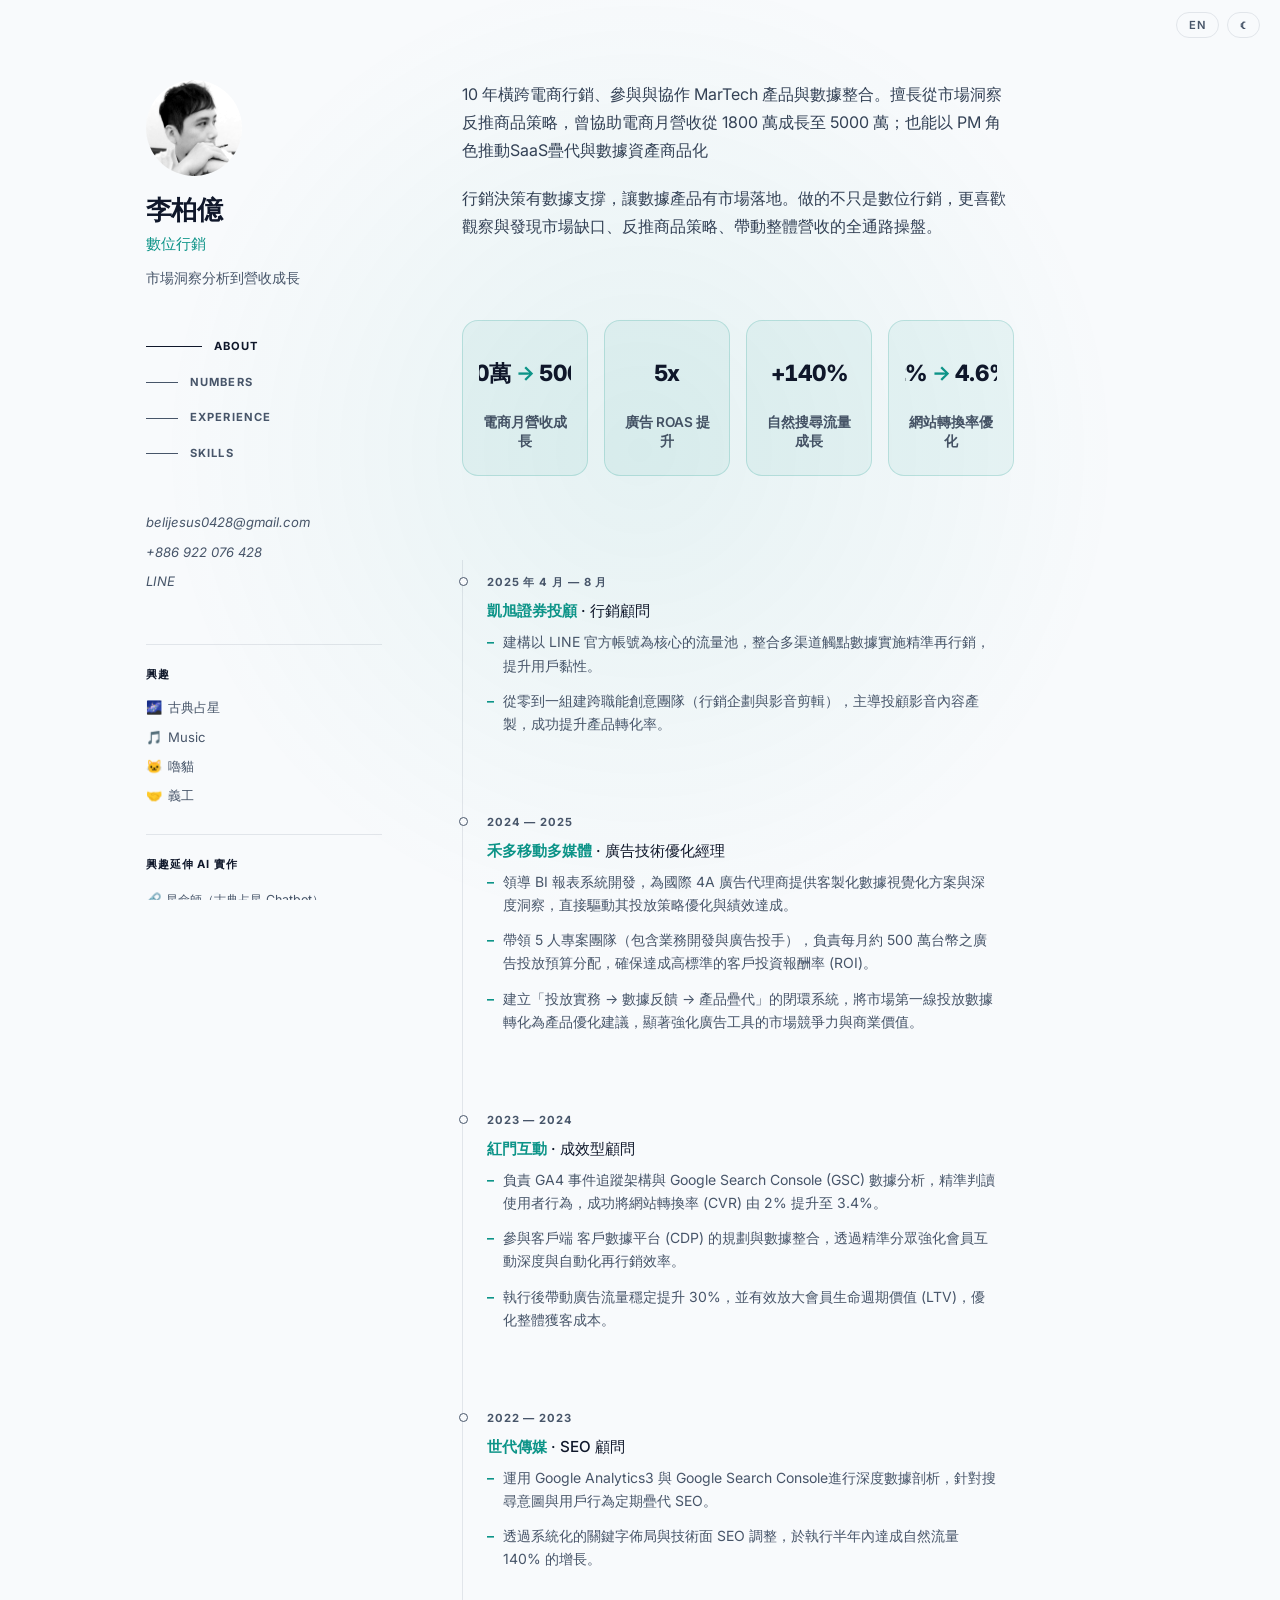
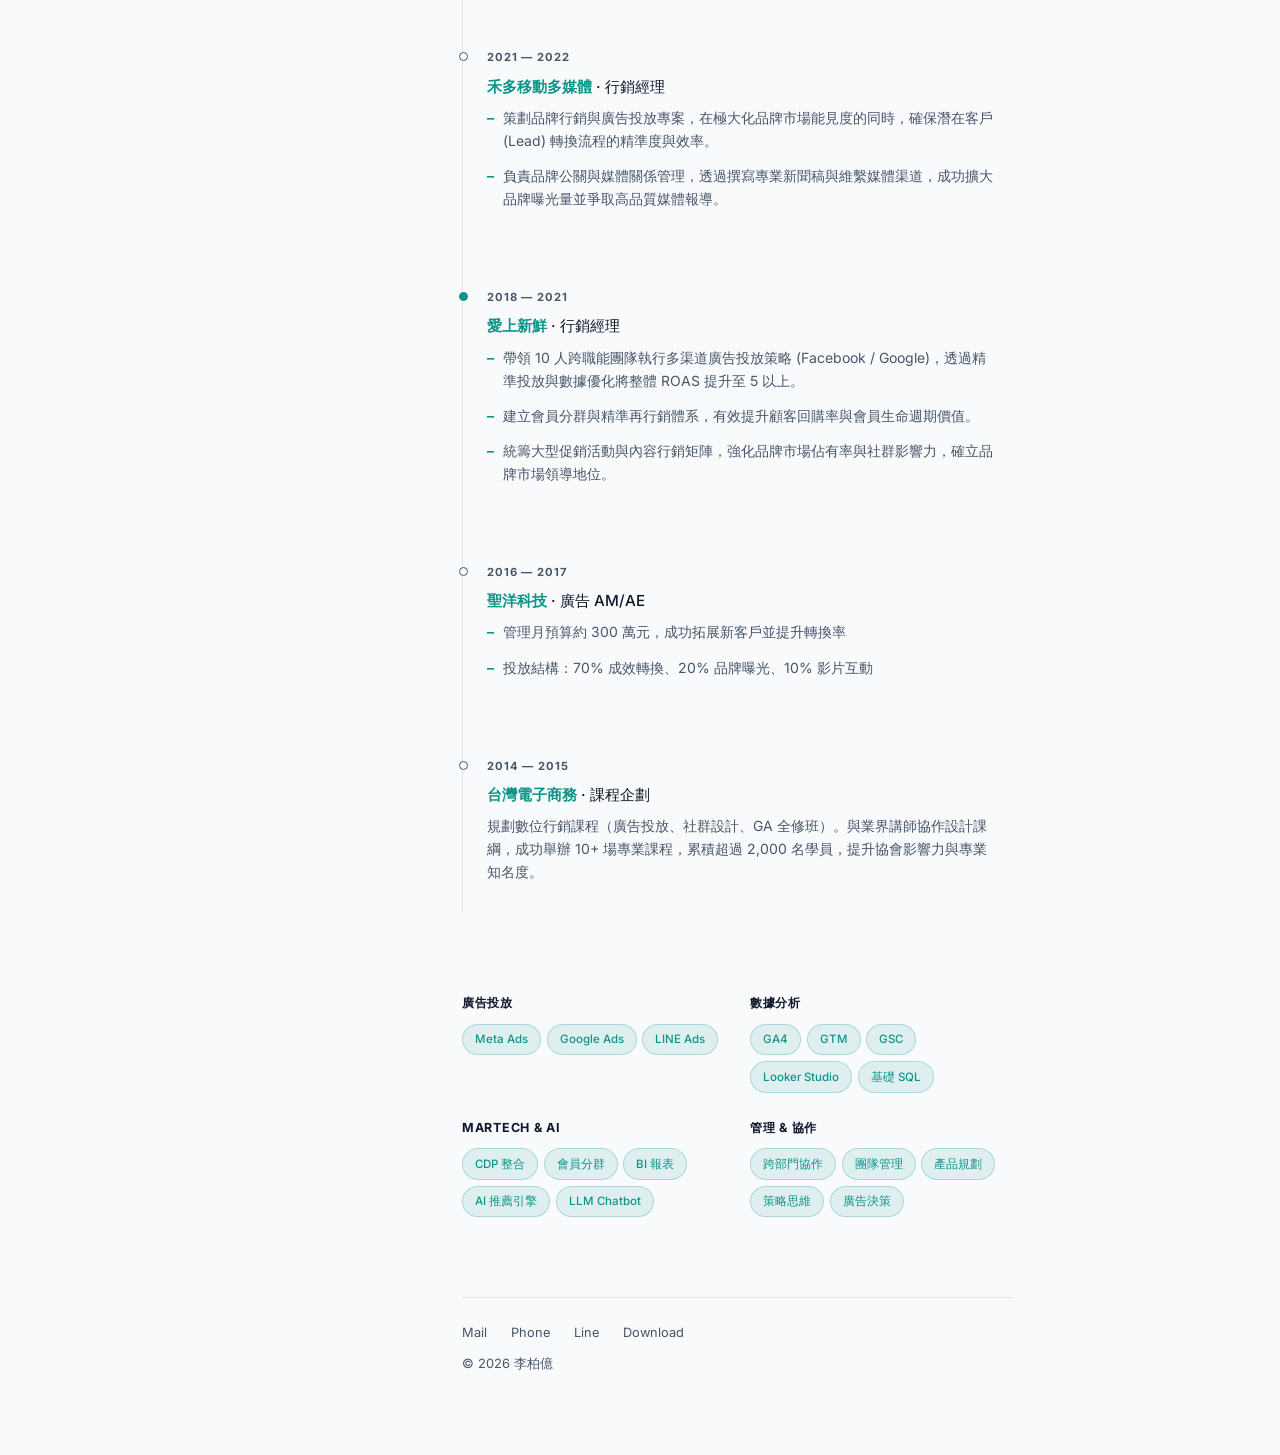
==== commit 3e90bc24: "Add files via upload" ====
--- a/index.html
+++ b/index.html
@@ -227,23 +227,36 @@
 .numbers-strip{
   display:grid;
   grid-template-columns:repeat(4,1fr);
-  gap:1.5rem;
+  gap:1rem;
   margin:2rem 0;
   padding:0;
   border:none;
 }
-@media(max-width:640px){
-  .numbers-strip{ grid-template-columns:repeat(2,1fr); gap:1rem; }
+@media(max-width:768px){
+  .numbers-strip{ 
+    grid-template-columns:repeat(2,1fr); 
+    gap:.75rem; 
+  }
+}
+@media(max-width:480px){
+  .numbers-strip{ 
+    grid-template-columns:1fr; 
+    gap:.5rem; 
+  }
 }
 
 .num-cell{
   background:rgba(45,212,191,.06);
   border:1px solid rgba(45,212,191,.2);
   border-radius:1rem;
-  padding:2rem 1.5rem 1.75rem;
+  padding:1.75rem 1rem 1.5rem;
   position:relative;
   transition:all .3s var(--ease);
   overflow:hidden;
+  min-height:120px;
+  display:flex;
+  flex-direction:column;
+  justify-content:center;
 }
 
 .num-cell::before{
@@ -269,18 +282,30 @@
 }
 
 .num-val{
-  font-size:2rem;
+  font-size:1.4rem;
   font-weight:800;
   color:var(--heading);
-  line-height:1;
+  line-height:1.1;
   margin-bottom:1rem;
   font-variant-numeric:tabular-nums;
-  letter-spacing:-.02em;
+  letter-spacing:-.01em;
   display:flex;
-  align-items:baseline;
+  align-items:center;
   justify-content:center;
   text-align:center;
-  gap:.3rem;
+  gap:.2rem;
+  min-height:3rem;
+  word-break:keep-all;
+  white-space:nowrap;
+  overflow:hidden;
+  text-overflow:ellipsis;
+}
+
+@media(max-width:640px){
+  .num-val{
+    font-size:1.2rem;
+    min-height:2.5rem;
+  }
 }
 
 .num-val .num-part{
@@ -290,8 +315,9 @@
 .num-val .arrow{
   color:var(--accent);
   font-weight:700;
-  font-size:.85em;
-  transform:translateY(-1px);
+  font-size:.9em;
+  margin:0 .1rem;
+  flex-shrink:0;
 }
 
 .num-label1{
@@ -321,17 +347,29 @@
 .tl-desc-list{
   list-style:none;padding:0;margin:0 0 .75rem;
   font-size:.875rem;color:var(--text);line-height:1.65;
-  display:flex;flex-direction:column;gap:.4rem;
-  transition:font-size .2s;
 }
 .tl-desc-list li{
   padding-left:1rem;position:relative;
+  margin-bottom:.75rem;
 }
 .tl-desc-list li::before{
   content:'–';position:absolute;left:0;
   color:var(--accent);font-weight:700;
 }
 .tl-item:hover .tl-desc-list{ font-size:.9rem; }
+
+.tl-desc{
+  font-size:.875rem;color:var(--text);line-height:1.65;margin-bottom:.75rem;
+  transition:font-size .2s var(--ease);
+}
+
+.tl-desc p{
+  margin-bottom:1rem;
+}
+
+.tl-desc p:last-child{
+  margin-bottom:0;
+}
 
 /* ── Timeline / Experience ── */
 .timeline{position:relative;padding-left:1.5rem;}
@@ -808,21 +846,43 @@
   // ── Experience ──
   document.getElementById('expHead').textContent = t('工作經歷', 'Experience');
   if (d.experience && d.experience.length > 0) {
-    document.getElementById('timeline').innerHTML = d.experience.map(e => `
-      <div class="tl-item">
-        <div class="tl-dot"${e.featured ? ' style="border-color:var(--accent);background:var(--accent);"' : ''}></div>
-        <time class="tl-period" datetime="${e.datetime || ''}">${t(e.periodZh, e.periodEn)}</time>
-        <div class="tl-title">
-          <span class="tl-company">${t(e.companyZh, e.companyEn)}</span> · ${t(e.roleZh, e.roleEn)}
-        </div>
-        <div class="tl-desc">${t(e.descZh || '', e.descEn || '')}</div>
-        ${e.highlight ? `
-          <div class="tl-highlight">
-            <strong>${t(e.highlight.labelZh, e.highlight.labelEn)}</strong>
-            ${t(e.highlight.textZh, e.highlight.textEn)}
-          </div>` : ''}
-      </div>
-    `).join('');
+    document.getElementById('timeline').innerHTML = d.experience.map(e => {
+      // Process description with proper line breaks and bullet formatting
+      let desc = t(e.descZh || '', e.descEn || '');
+      
+      // Split by dash bullets and clean up
+      if (desc.includes('- ') || desc.includes('－ ')) {
+        const bullets = desc
+          .split(/\s*[-－]\s*/)
+          .filter(item => item.trim())
+          .slice(1); // Remove first empty item
+        
+        desc = `<ul class="tl-desc-list">${bullets.map(bullet => 
+          `<li>${bullet.replace(/\n+/g, '<br>').trim()}</li>`
+        ).join('')}</ul>`;
+      } else {
+        // Handle regular paragraphs
+        desc = `<div class="tl-desc">${desc.replace(/\n\n+/g, '</p><p>').replace(/\n/g, '<br>')}</div>`;
+        if (!desc.startsWith('<div class="tl-desc"><p>')) {
+          desc = desc.replace('<div class="tl-desc">', '<div class="tl-desc"><p>') + '</p>';
+        }
+      }
+      
+      return `
+        <div class="tl-item">
+          <div class="tl-dot"${e.featured ? ' style="border-color:var(--accent);background:var(--accent);"' : ''}></div>
+          <time class="tl-period" datetime="${e.datetime || ''}">${t(e.periodZh, e.periodEn)}</time>
+          <div class="tl-title">
+            <span class="tl-company">${t(e.companyZh, e.companyEn)}</span> · ${t(e.roleZh, e.roleEn)}
+          </div>
+          ${desc}
+          ${e.highlight ? `
+            <div class="tl-highlight">
+              <strong>${t(e.highlight.labelZh, e.highlight.labelEn)}</strong>
+              ${t(e.highlight.textZh, e.highlight.textEn).replace(/\n\n+/g, '</p><p>').replace(/\n/g, '<br>')}
+            </div>` : ''}
+        </div>`;
+    }).join('');
   }
 
   // ── Skills ──
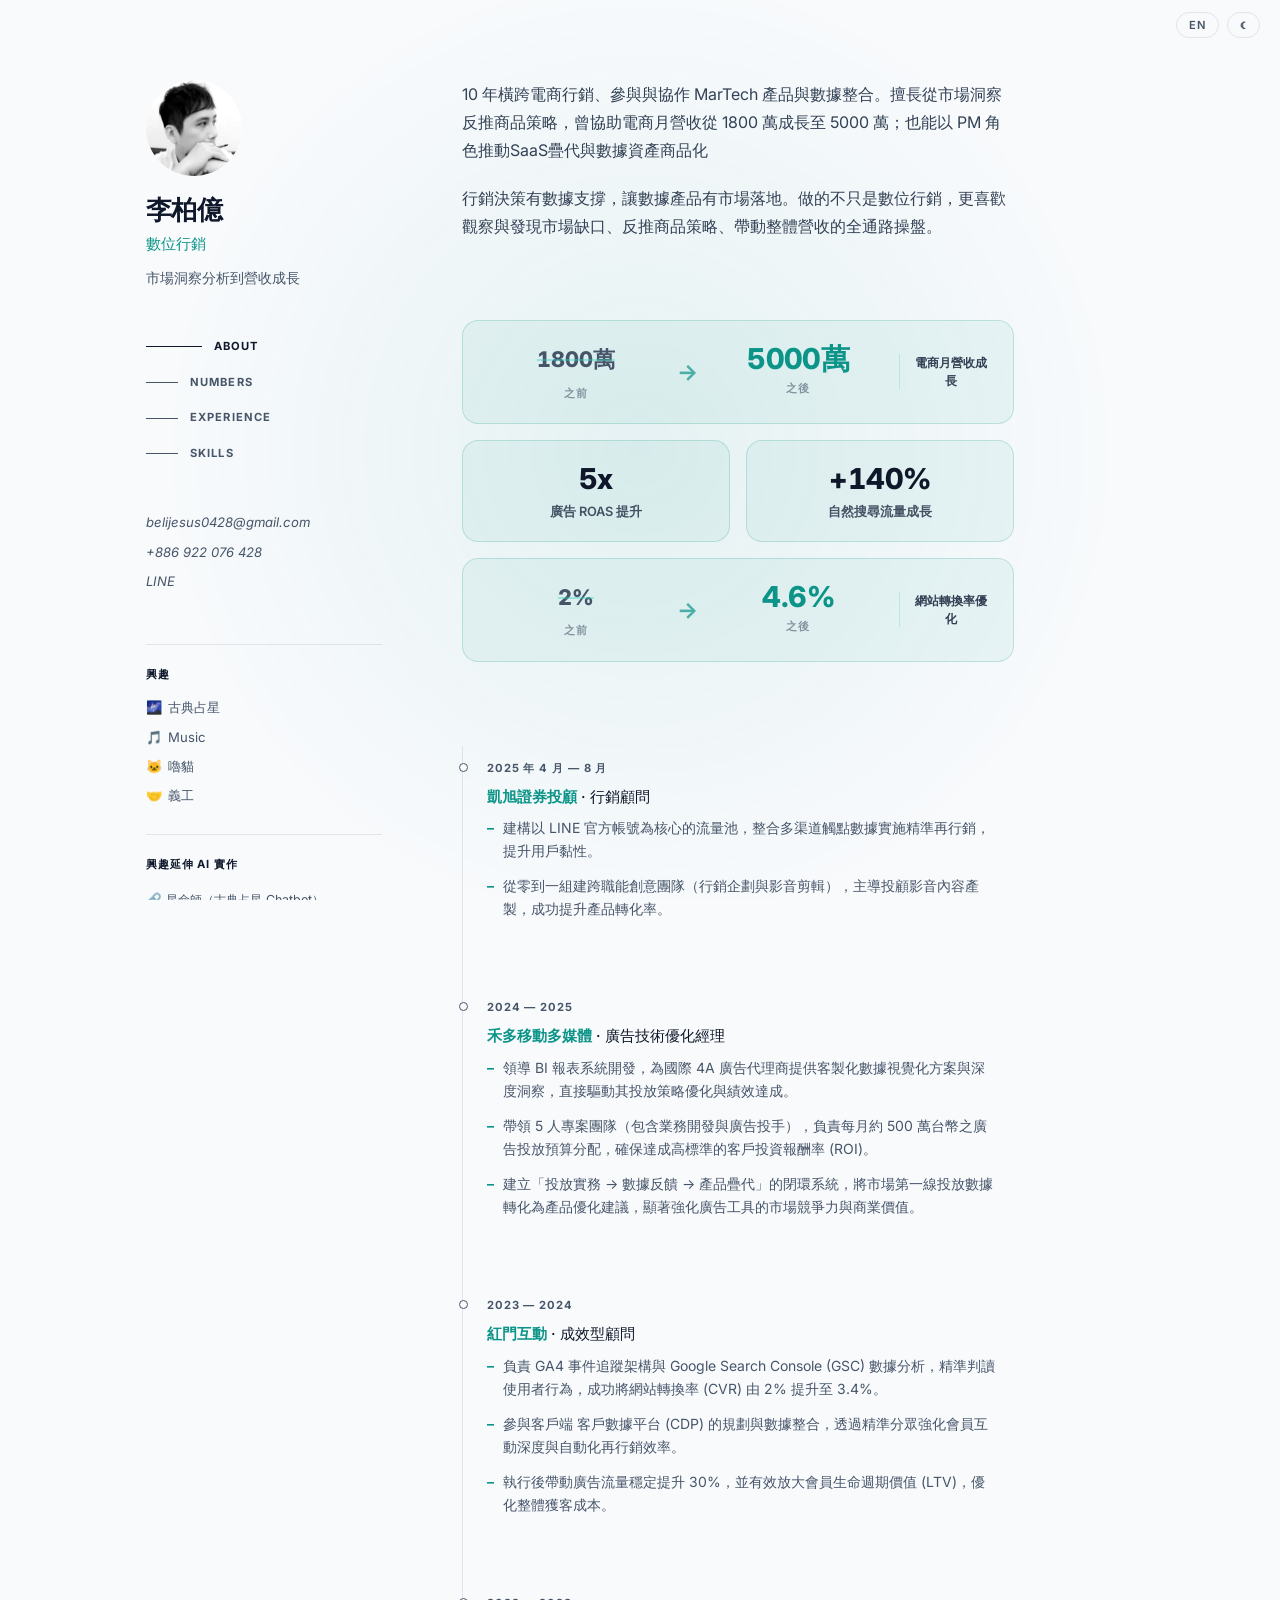
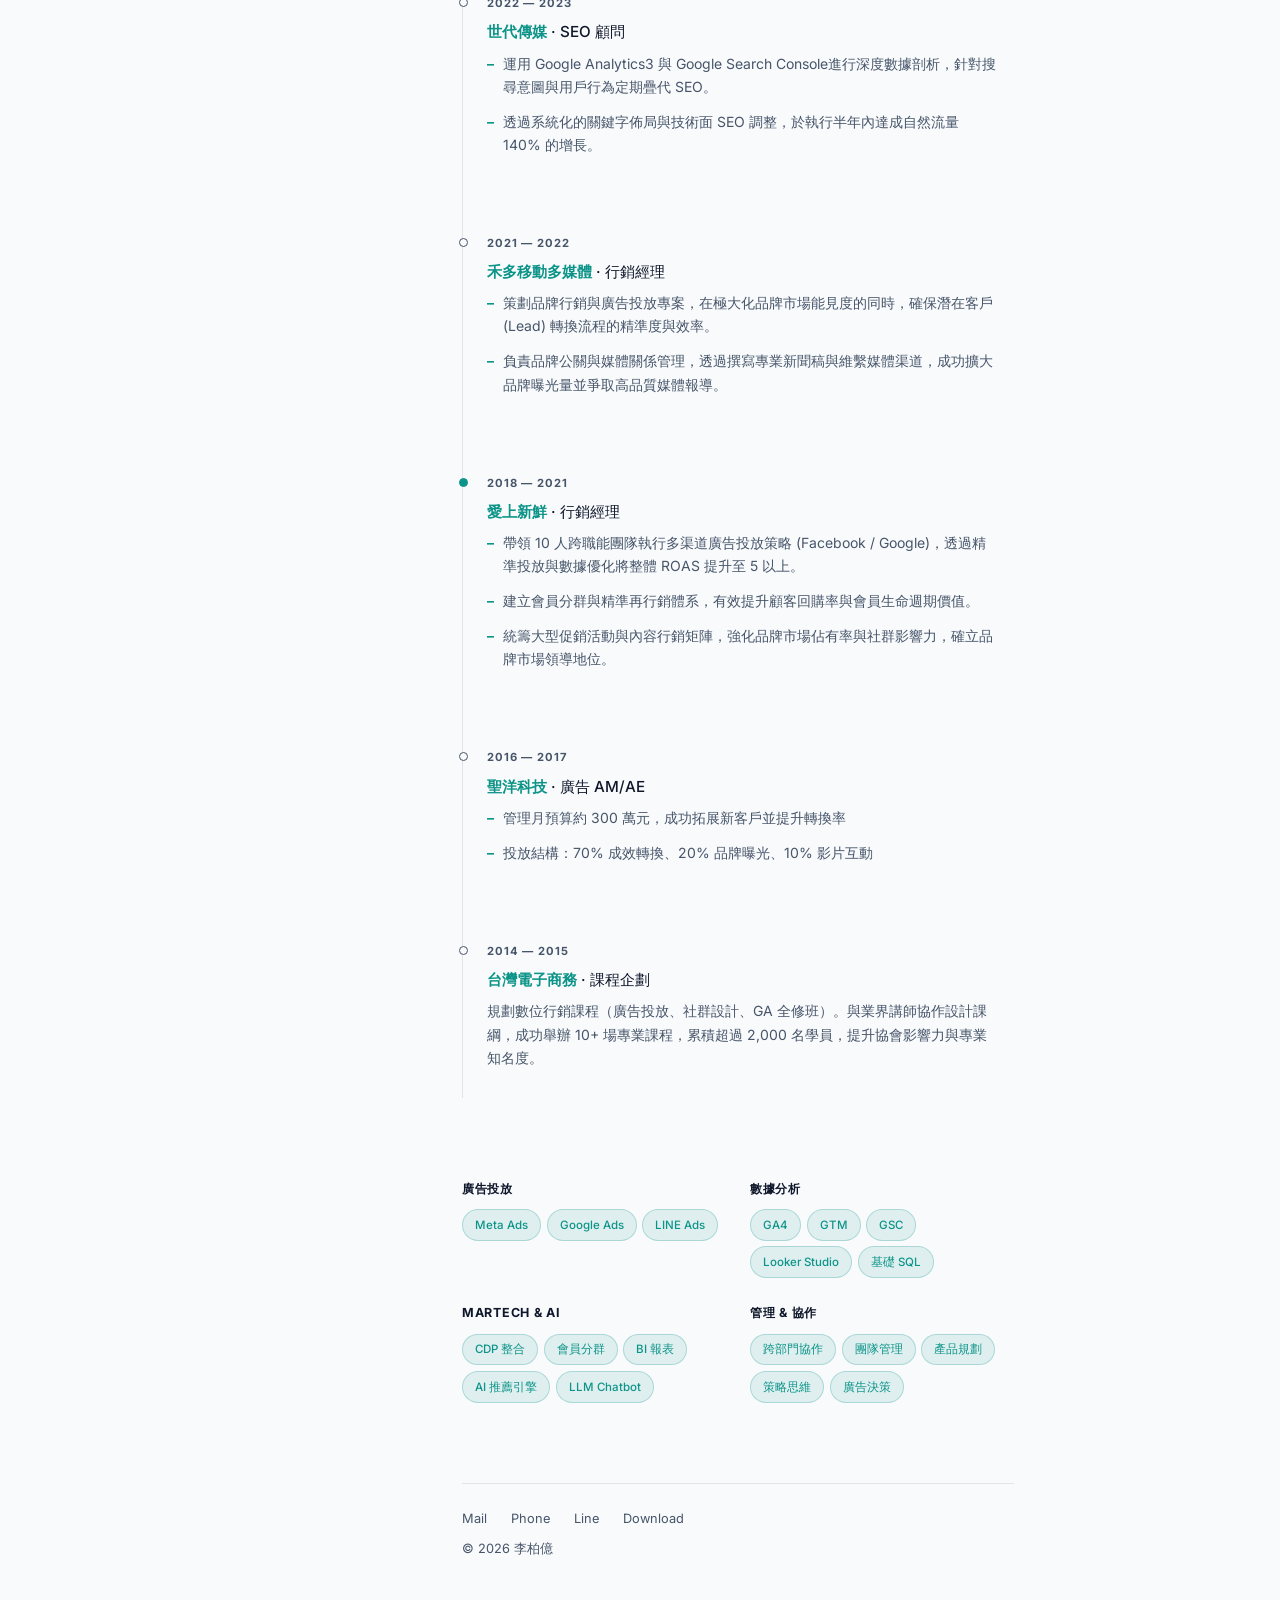
==== commit 54607273: "Add files via upload" ====
--- a/index.html
+++ b/index.html
@@ -223,25 +223,19 @@
 .about-text p{margin-bottom:1.25rem;}
 .about-text p:last-child{margin-bottom:0;}
 
-/* ── Numbers — Enhanced design ── */
+/* ── Numbers — Option A: 2-col grid, arrow cards span full width ── */
 .numbers-strip{
   display:grid;
-  grid-template-columns:repeat(4,1fr);
+  grid-template-columns:1fr 1fr;
   gap:1rem;
   margin:2rem 0;
   padding:0;
   border:none;
 }
-@media(max-width:768px){
-  .numbers-strip{ 
-    grid-template-columns:repeat(2,1fr); 
-    gap:.75rem; 
-  }
-}
 @media(max-width:480px){
   .numbers-strip{ 
     grid-template-columns:1fr; 
-    gap:.5rem; 
+    gap:.75rem; 
   }
 }
 
@@ -249,14 +243,29 @@
   background:rgba(45,212,191,.06);
   border:1px solid rgba(45,212,191,.2);
   border-radius:1rem;
-  padding:1.75rem 1rem 1.5rem;
+  padding:1.5rem 1.25rem 1.25rem;
   position:relative;
   transition:all .3s var(--ease);
   overflow:hidden;
-  min-height:120px;
   display:flex;
   flex-direction:column;
+  align-items:center;
   justify-content:center;
+  gap:.6rem;
+}
+
+/* Arrow-type cells span both columns */
+.num-cell.is-arrow{
+  grid-column: span 2;
+  flex-direction:row;
+  align-items:center;
+  justify-content:center;
+  gap:0;
+  padding:1.25rem 1.5rem;
+}
+
+@media(max-width:480px){
+  .num-cell.is-arrow{ grid-column:span 1; flex-direction:column; gap:.6rem; }
 }
 
 .num-cell::before{
@@ -273,7 +282,7 @@
 .num-cell:hover{
   background:rgba(45,212,191,.1);
   border-color:rgba(45,212,191,.35);
-  transform:translateY(-4px);
+  transform:translateY(-3px);
   box-shadow:0 12px 32px rgba(45,212,191,.15);
 }
 
@@ -281,47 +290,72 @@
   transform:scaleX(1);
 }
 
+/* Single-value layout */
 .num-val{
-  font-size:1.4rem;
+  font-size:1.8rem;
   font-weight:800;
   color:var(--heading);
-  line-height:1.1;
-  margin-bottom:1rem;
+  line-height:1;
   font-variant-numeric:tabular-nums;
-  letter-spacing:-.01em;
+  letter-spacing:-.02em;
+  text-align:center;
+}
+
+/* Arrow layout: before/after columns */
+.num-before, .num-after{
+  flex:1;
   display:flex;
+  flex-direction:column;
   align-items:center;
-  justify-content:center;
-  text-align:center;
-  gap:.2rem;
-  min-height:3rem;
-  word-break:keep-all;
-  white-space:nowrap;
-  overflow:hidden;
-  text-overflow:ellipsis;
-}
-
-@media(max-width:640px){
-  .num-val{
-    font-size:1.2rem;
-    min-height:2.5rem;
-  }
-}
-
-.num-val .num-part{
-  color:var(--heading);
-}
-
-.num-val .arrow{
+  gap:.3rem;
+}
+.num-from{
+  font-size:1.35rem;
+  font-weight:800;
+  color:var(--text);
+  font-variant-numeric:tabular-nums;
+  text-decoration:line-through;
+  text-decoration-color:rgba(45,212,191,.4);
+  text-decoration-thickness:2px;
+}
+.num-to{
+  font-size:1.8rem;
+  font-weight:800;
+  color:var(--accent);
+  font-variant-numeric:tabular-nums;
+  letter-spacing:-.02em;
+  line-height:1;
+}
+.num-sublabel{
+  font-size:.68rem;
+  font-weight:700;
+  text-transform:uppercase;
+  letter-spacing:.08em;
+  color:var(--text);
+  opacity:.6;
+}
+.num-arrow-icon{
+  font-size:1.4rem;
   color:var(--accent);
   font-weight:700;
-  font-size:.9em;
-  margin:0 .1rem;
+  padding:0 .75rem;
   flex-shrink:0;
+  opacity:.7;
+}
+.num-arrow-label{
+  font-size:.78rem;
+  font-weight:600;
+  color:var(--text2);
+  text-align:center;
+  line-height:1.4;
+  margin-left:.75rem;
+  border-left:1px solid rgba(45,212,191,.25);
+  padding-left:.75rem;
+  max-width:90px;
 }
 
 .num-label1{
-  font-size:.85rem;
+  font-size:.8rem;
   font-weight:600;
   color:var(--text2);
   line-height:1.4;
@@ -333,14 +367,18 @@
   background:rgba(13,148,136,.06);
   border-color:rgba(13,148,136,.2);
 }
-
 [data-theme="light"] .num-cell:hover{
   background:rgba(13,148,136,.1);
   border-color:rgba(13,148,136,.35);
 }
-
 [data-theme="light"] .num-cell::before{
   background:linear-gradient(90deg, #0d9488, rgba(13,148,136,.4));
+}
+[data-theme="light"] .num-from{
+  color:var(--text);
+}
+[data-theme="light"] .num-to{
+  color:var(--accent);
 }
 
 /* ── Experience desc as list ── */
@@ -836,12 +874,33 @@
 
   // ── Numbers ──
   document.getElementById('numbersHead').textContent = t('關鍵數字', 'Numbers');
-  document.getElementById('numbersStrip').innerHTML = d.numbers.map(n => `
-    <div class="num-cell">
-      <div class="num-val">${formatNumberValue(n.value)}</div>
-      <div class="num-label1">${t(n.labelZh || '', n.labelEn || '')}</div>
-    </div>
-  `).join('');
+  document.getElementById('numbersStrip').innerHTML = d.numbers.map(n => {
+    const label = t(n.labelZh || '', n.labelEn || '');
+    const val = n.value || '';
+    // Detect arrow pattern: "X→Y" or "X → Y"
+    const arrowMatch = val.match(/^(.+?)\s*→\s*(.+)$/);
+    if (arrowMatch) {
+      const [, from, to] = arrowMatch;
+      return `
+        <div class="num-cell is-arrow">
+          <div class="num-before">
+            <div class="num-from">${from}</div>
+            <div class="num-sublabel">${t('之前','Before')}</div>
+          </div>
+          <div class="num-arrow-icon">→</div>
+          <div class="num-after">
+            <div class="num-to">${to}</div>
+            <div class="num-sublabel">${t('之後','After')}</div>
+          </div>
+          <div class="num-arrow-label">${label}</div>
+        </div>`;
+    }
+    return `
+      <div class="num-cell">
+        <div class="num-val">${val}</div>
+        <div class="num-label1">${label}</div>
+      </div>`;
+  }).join('');
 
   // ── Experience ──
   document.getElementById('expHead').textContent = t('工作經歷', 'Experience');
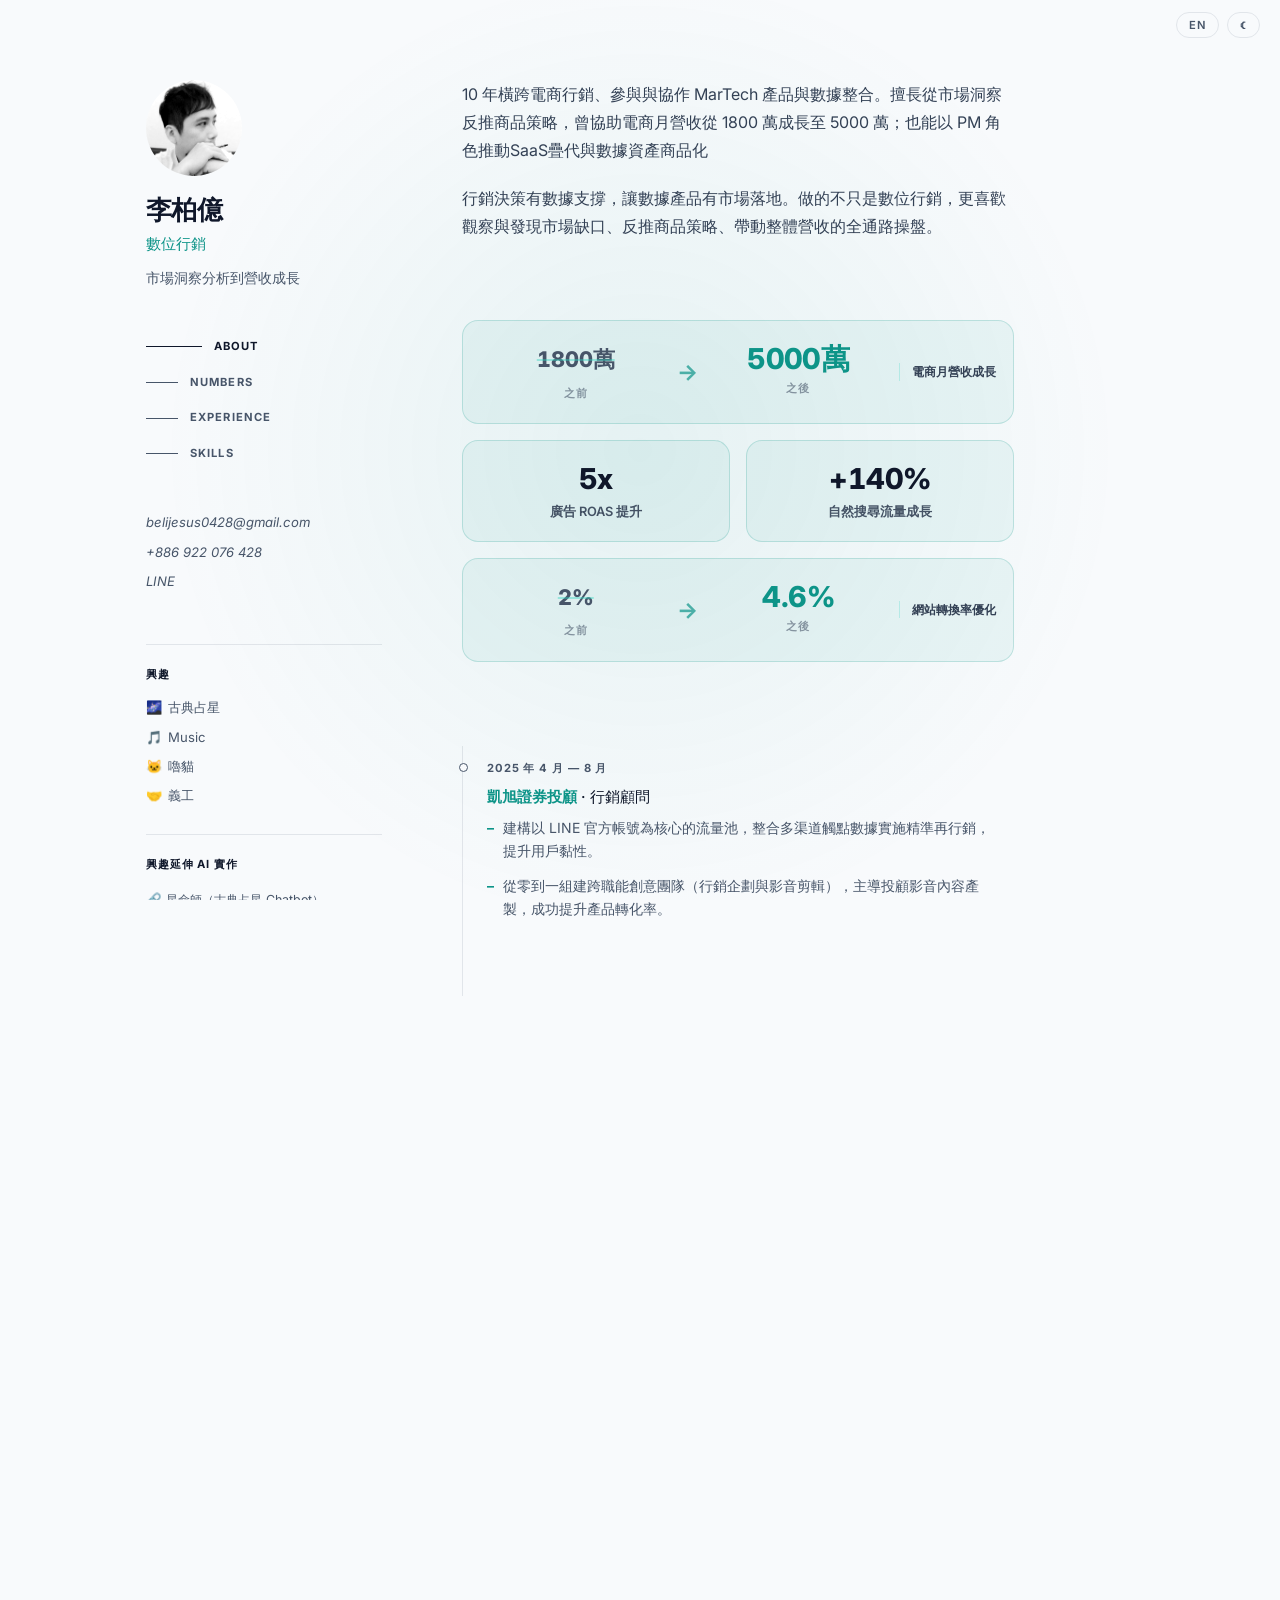
==== commit f0288956: "Add files via upload" ====
--- a/index.html
+++ b/index.html
@@ -352,6 +352,8 @@
   border-left:1px solid rgba(45,212,191,.25);
   padding-left:.75rem;
   max-width:90px;
+  word-break:keep-all;
+  text-wrap:pretty;
 }
 
 .num-label1{
@@ -361,6 +363,15 @@
   line-height:1.4;
   text-align:center;
   opacity:.9;
+  word-break:keep-all;
+  text-wrap:pretty;
+}
+.num-arrow-label{
+  word-break:keep-all;
+  text-wrap:pretty;
+}
+.num-sublabel{
+  word-break:keep-all;
 }
 
 [data-theme="light"] .num-cell{
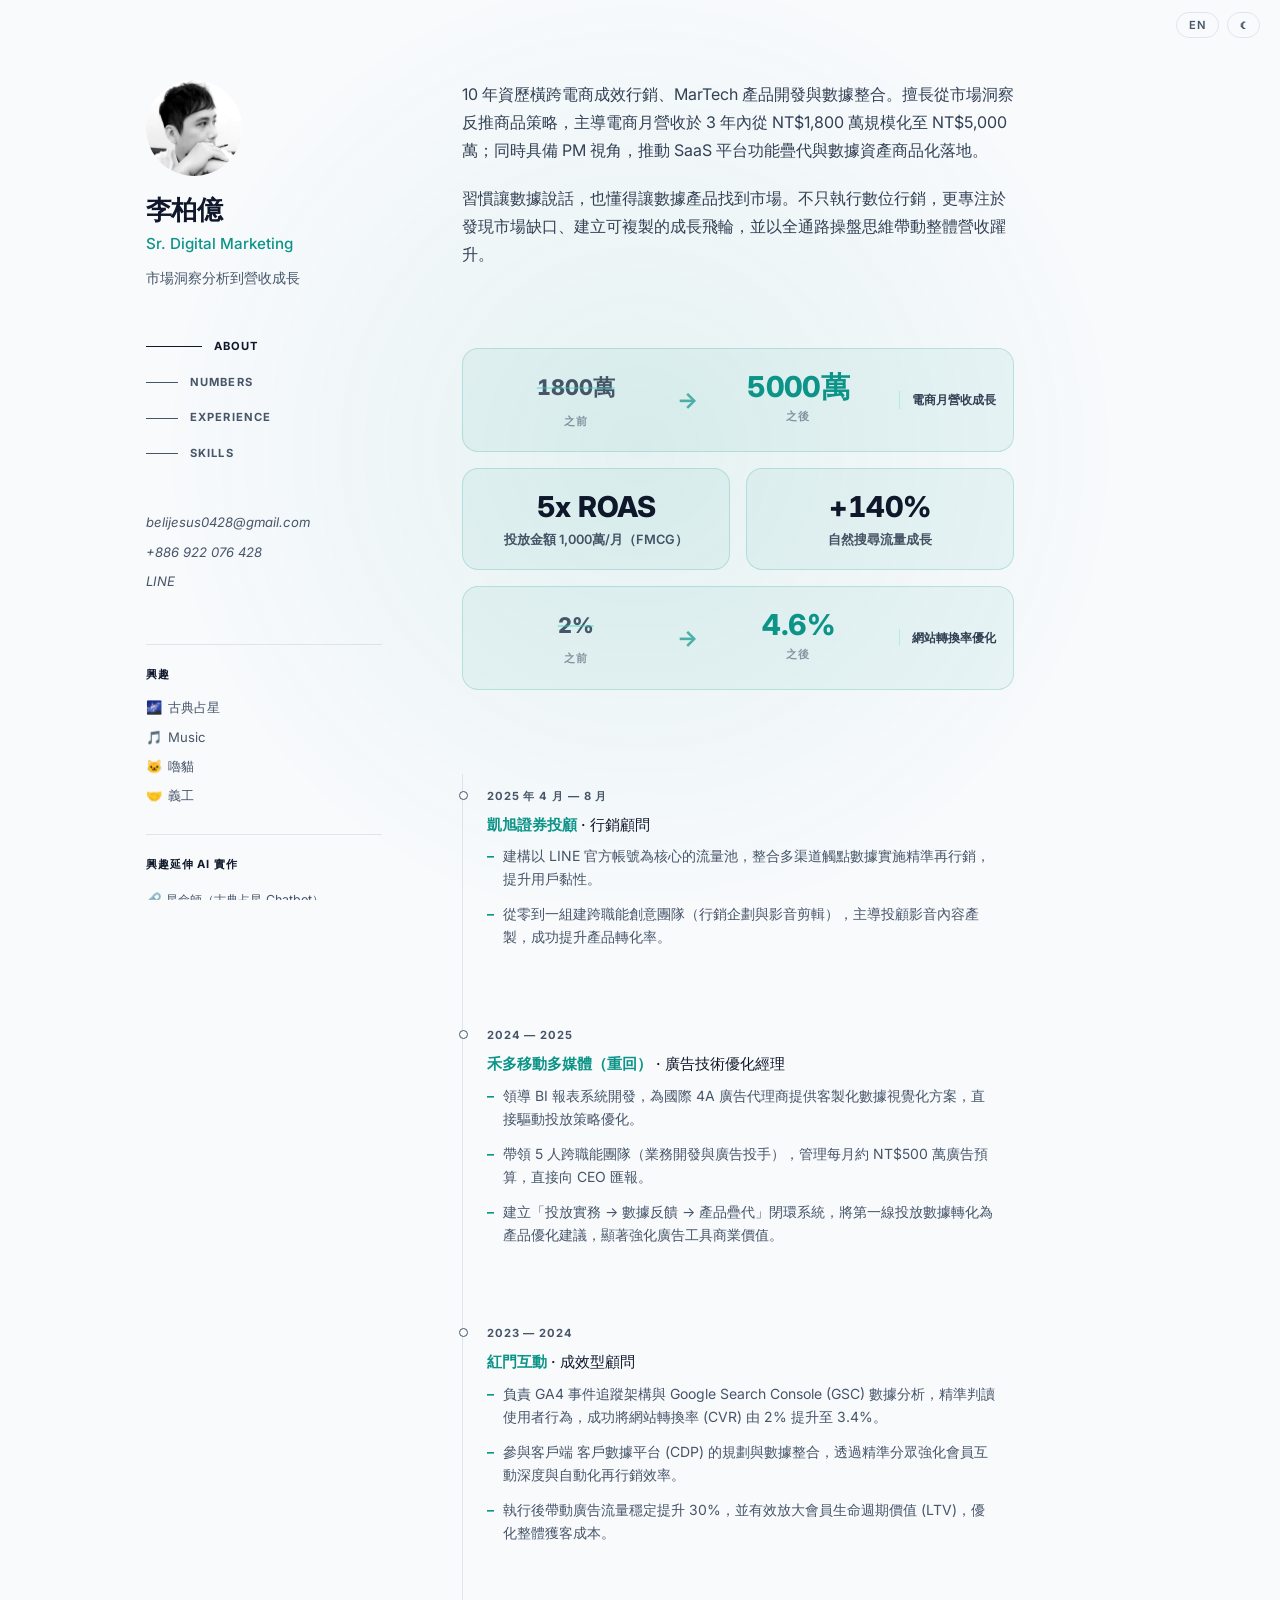
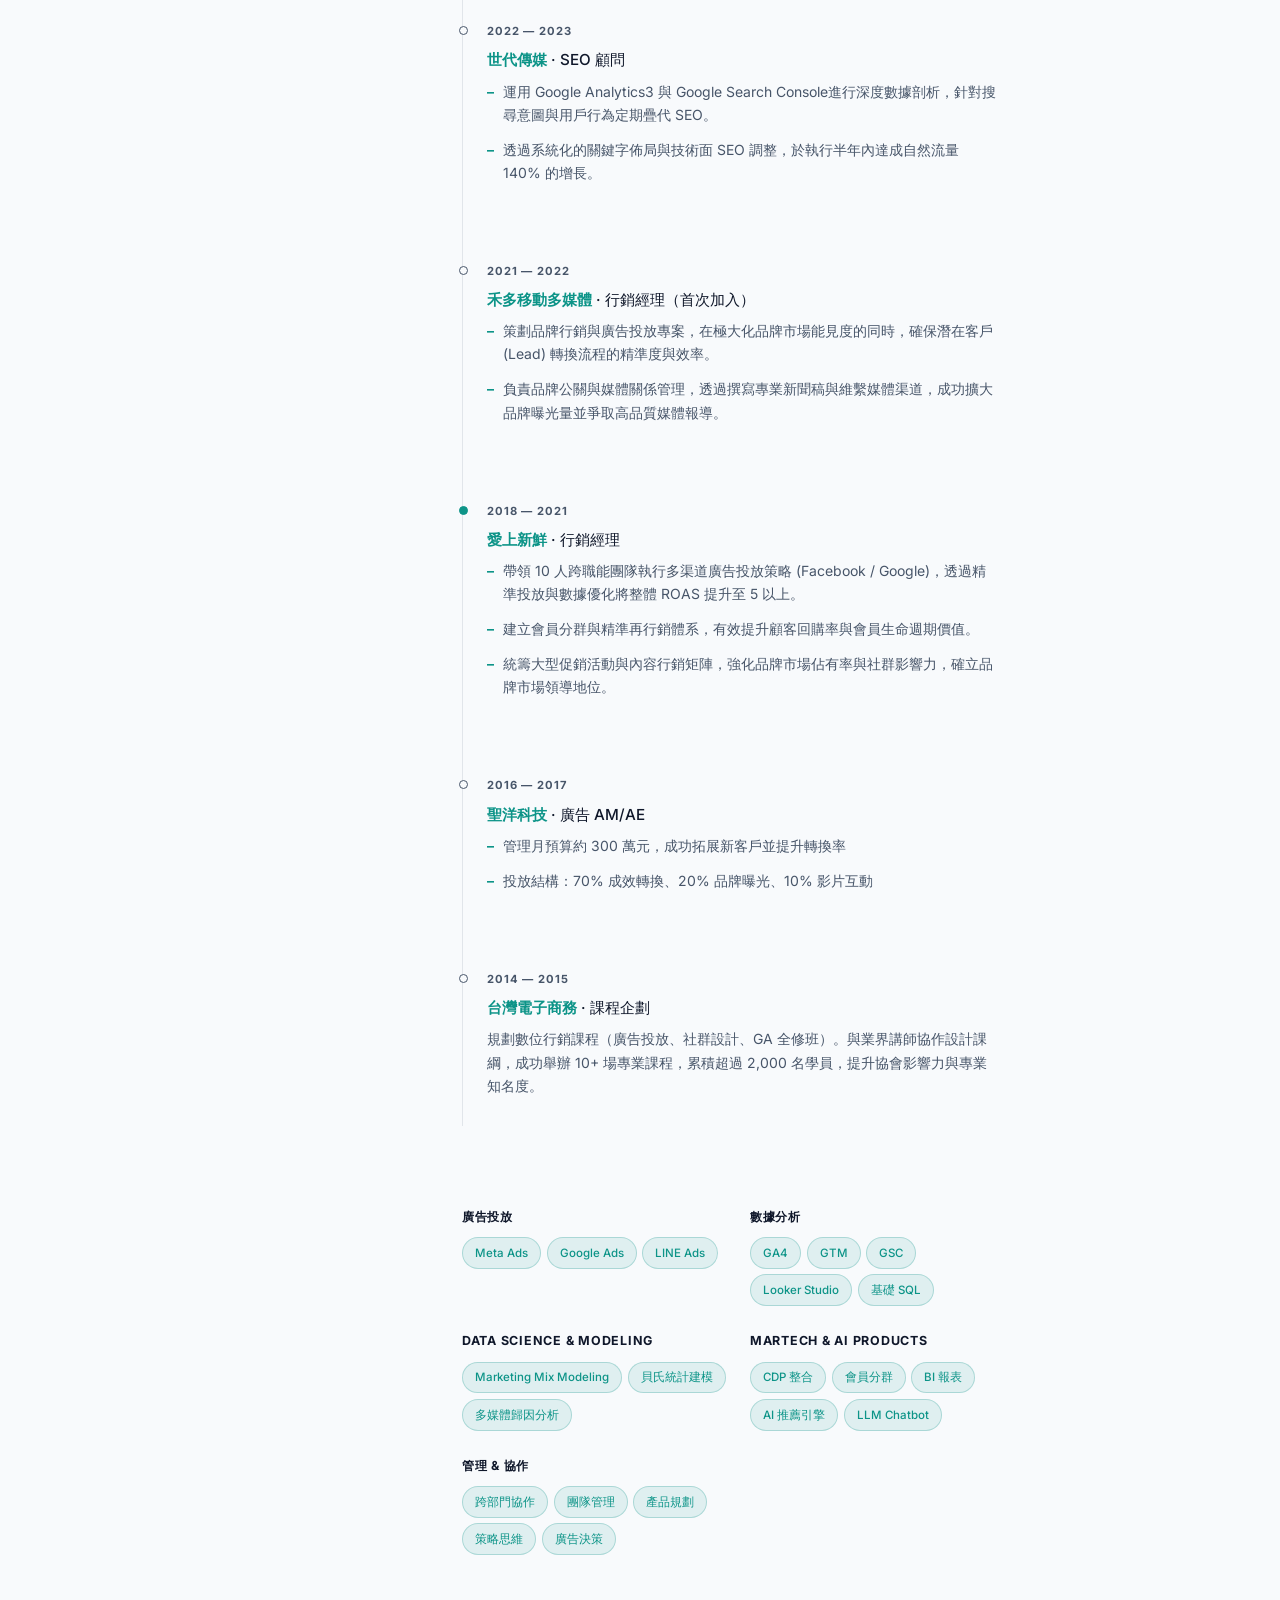
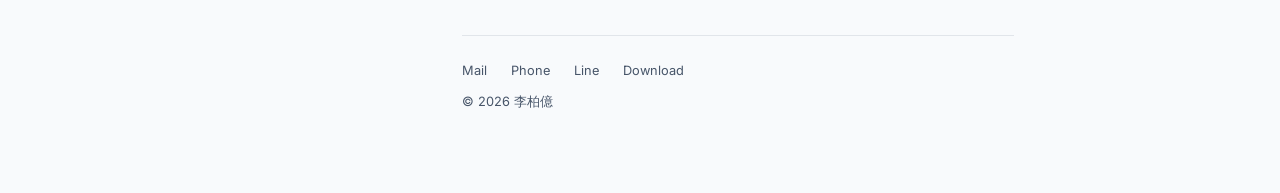
==== commit 451ac02e: "Add files via upload" ====
--- a/index.html
+++ b/index.html
@@ -222,6 +222,22 @@
 .about-text{font-size:1rem;line-height:1.75;color:var(--text2);}
 .about-text p{margin-bottom:1.25rem;}
 .about-text p:last-child{margin-bottom:0;}
+
+/* ── Counter animation ── */
+@keyframes fadeSlideUp {
+  from { opacity:0; transform:translateY(10px); }
+  to   { opacity:1; transform:none; }
+}
+.num-cell {
+  opacity:0;
+}
+.num-cell.in-view {
+  animation: fadeSlideUp .5s var(--ease) both;
+}
+.num-cell.in-view:nth-child(1){ animation-delay:.00s; }
+.num-cell.in-view:nth-child(2){ animation-delay:.10s; }
+.num-cell.in-view:nth-child(3){ animation-delay:.20s; }
+.num-cell.in-view:nth-child(4){ animation-delay:.30s; }
 
 /* ── Numbers — Option A: 2-col grid, arrow cards span full width ── */
 .numbers-strip{
@@ -700,18 +716,28 @@
 }
 
 function formatNumberValue(value) {
-  if (!value) return '';
-  
-  // Handle arrow patterns like "1800萬→5000萬" or "2% → 4.6%"
-  if (value.includes('→') || value.includes(' → ')) {
-    const arrow = value.includes(' → ') ? ' → ' : '→';
-    const parts = value.split(arrow);
-    if (parts.length === 2) {
-      return `<span class="num-part">${parts[0]}</span><span class="arrow">→</span><span class="num-part">${parts[1]}</span>`;
-    }
+  return value || '';
+}
+
+// ── Counter animation ──
+function animateCounter(el, targetStr, duration) {
+  // Match: optional prefix sign, number, then anything after (suffix)
+  const match = targetStr.match(/^([+\-]?)(\d+\.?\d*)(.*)/);
+  if (!match) { el.textContent = targetStr; return; }
+  const prefix = match[1];
+  const target = parseFloat(match[2]);
+  const suffix = match[3]; // e.g. "x ROAS", "%", "萬"
+  const isDecimal = /\.\d/.test(targetStr);
+  const start = performance.now();
+  function tick(now) {
+    const p = Math.min((now - start) / duration, 1);
+    const eased = 1 - Math.pow(1 - p, 3);
+    const val = target * eased;
+    el.textContent = prefix + (isDecimal ? val.toFixed(1) : Math.round(val)) + suffix;
+    if (p < 1) requestAnimationFrame(tick);
+    else el.textContent = prefix + (isDecimal ? target.toFixed(1) : Math.round(target)) + suffix;
   }
-  
-  return value;
+  requestAnimationFrame(tick);
 }
 
 async function loadData() {
@@ -900,7 +926,7 @@
           </div>
           <div class="num-arrow-icon">→</div>
           <div class="num-after">
-            <div class="num-to">${to}</div>
+            <div class="num-to" data-target="${to}">${to}</div>
             <div class="num-sublabel">${t('之後','After')}</div>
           </div>
           <div class="num-arrow-label">${label}</div>
@@ -908,7 +934,7 @@
     }
     return `
       <div class="num-cell">
-        <div class="num-val">${val}</div>
+        <div class="num-val" data-target="${val}">${val}</div>
         <div class="num-label1">${label}</div>
       </div>`;
   }).join('');
@@ -990,6 +1016,31 @@
   if (cta) {
     cta.onclick = e => { e.preventDefault(); window.print(); };
   }
+
+  // Numbers counter: trigger on scroll into view
+  const numCells = document.querySelectorAll('.num-cell');
+  let countersTriggered = false;
+
+  const observer = new IntersectionObserver(entries => {
+    entries.forEach(entry => {
+      if (entry.isIntersecting && !countersTriggered) {
+        countersTriggered = true;
+        observer.disconnect();
+        numCells.forEach(cell => cell.classList.add('in-view'));
+        setTimeout(() => {
+          document.querySelectorAll('.num-to[data-target]').forEach(el => {
+            animateCounter(el, el.dataset.target, 1100);
+          });
+          document.querySelectorAll('.num-val[data-target]').forEach(el => {
+            animateCounter(el, el.dataset.target, 1000);
+          });
+        }, 200);
+      }
+    });
+  }, { threshold: 0.3 });
+
+  const strip = document.getElementById('numbersStrip');
+  if (strip) observer.observe(strip);
 }
 
 function toggleLang() {
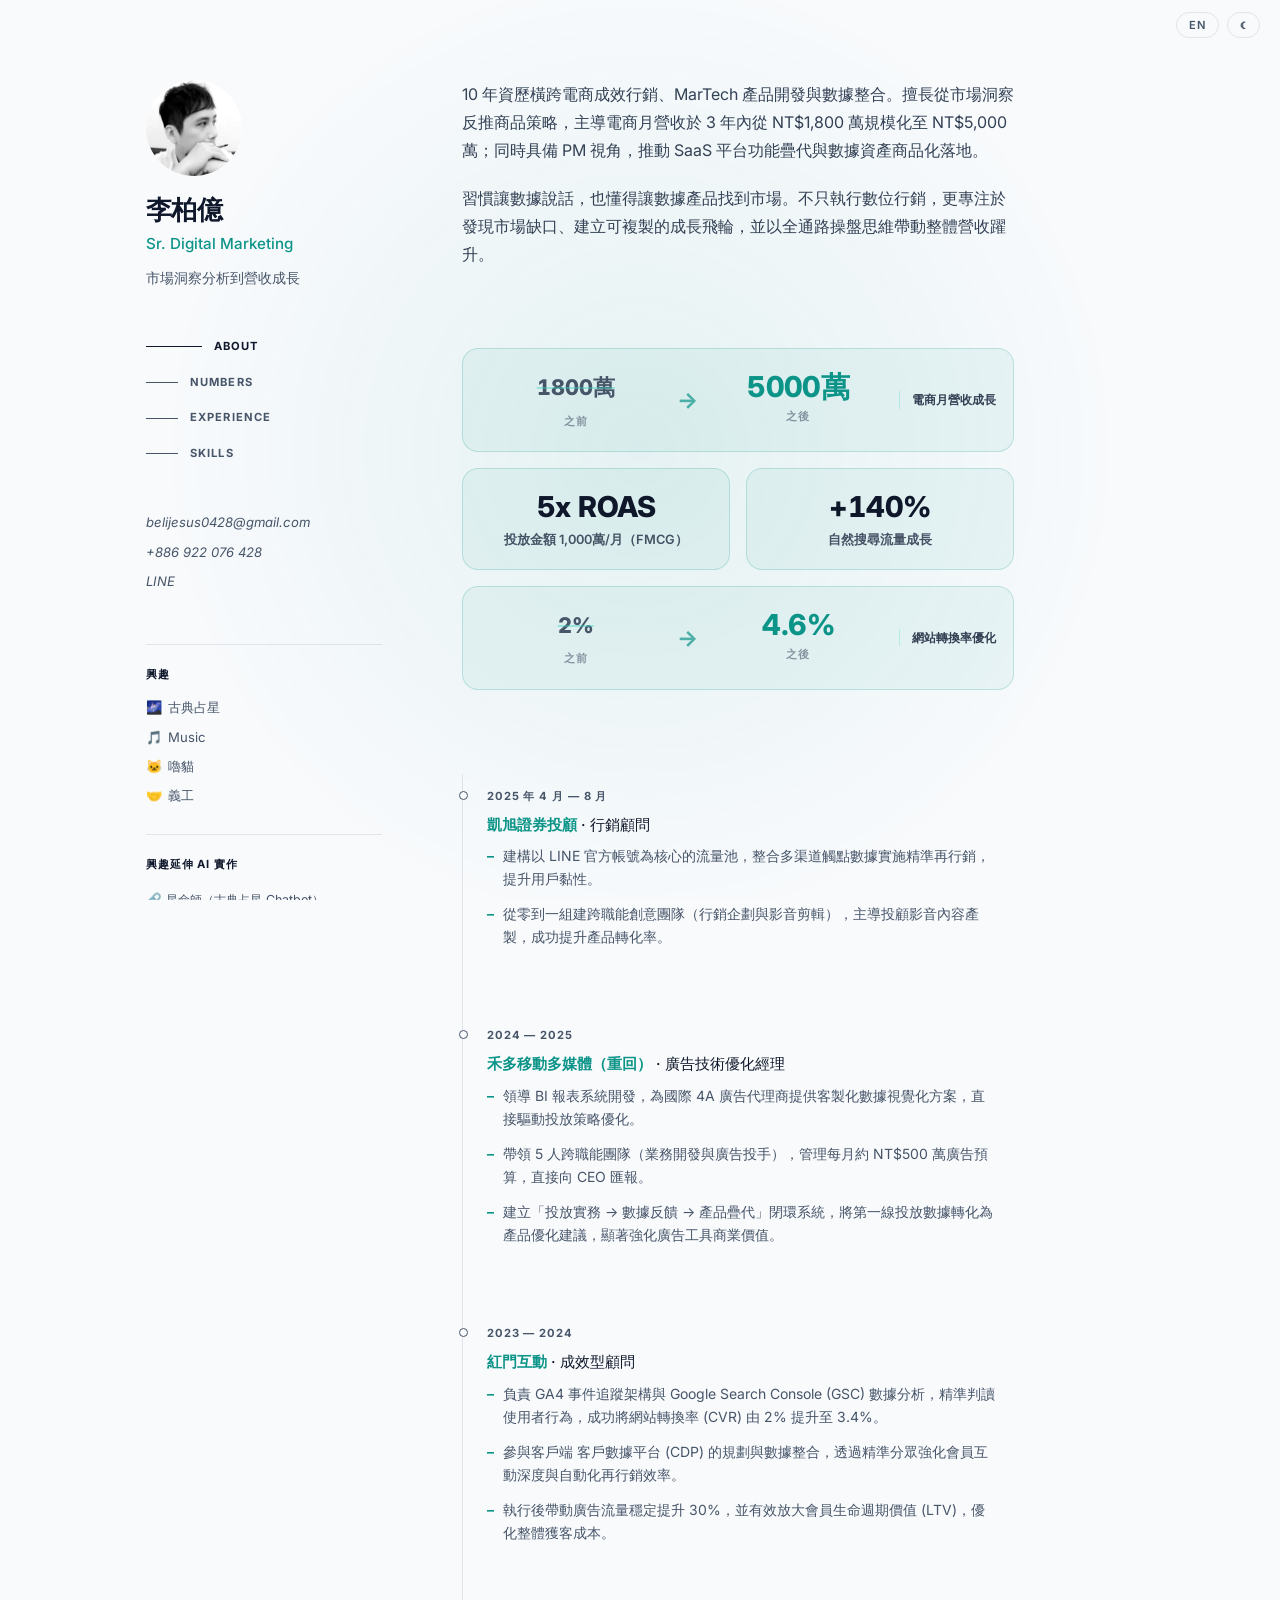
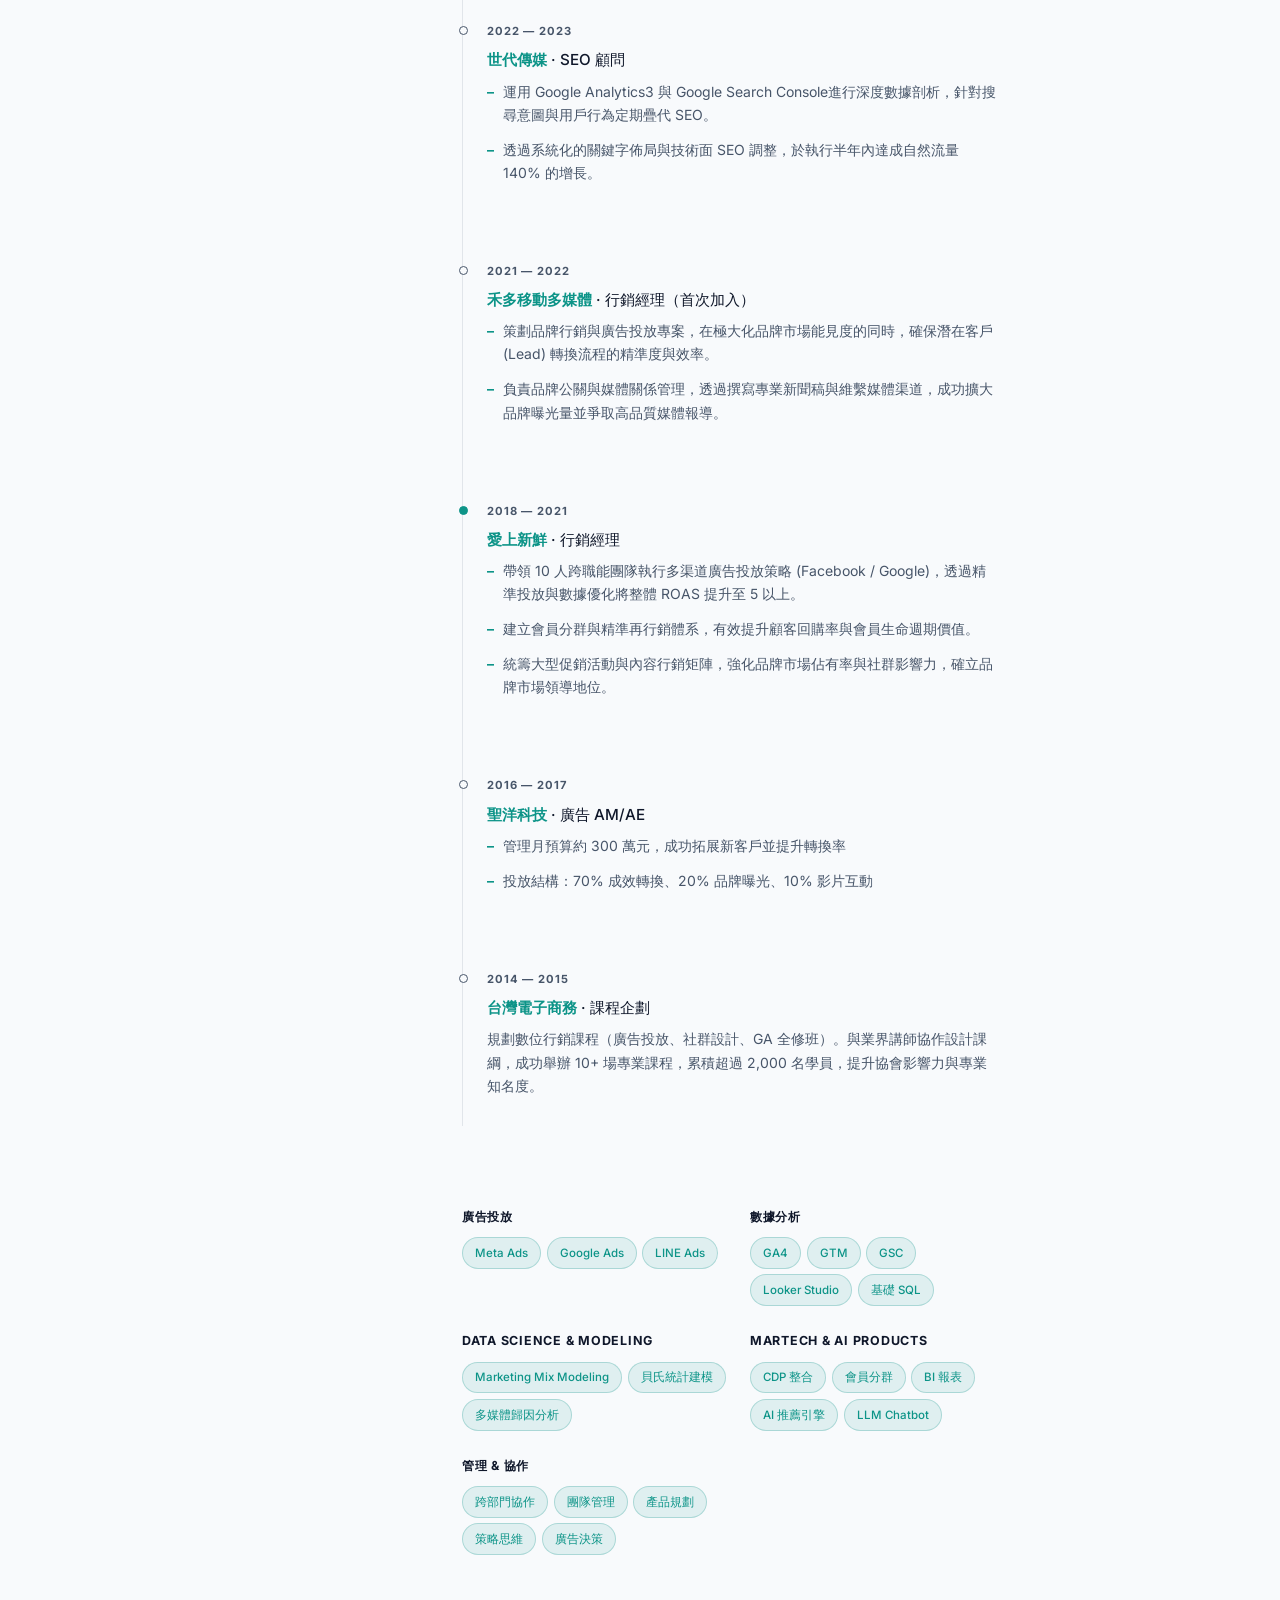
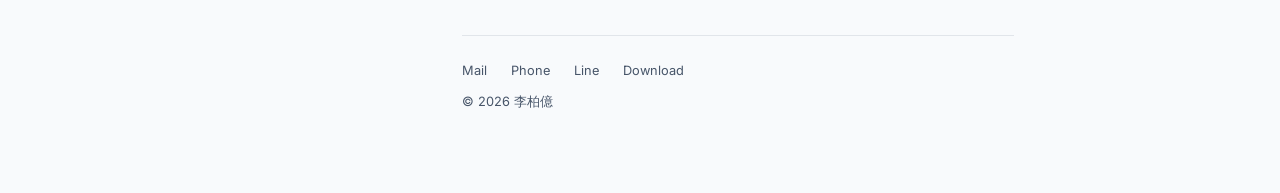
==== commit 834919bd: "Add files via upload" ====
--- a/index.html
+++ b/index.html
@@ -509,6 +509,12 @@
 }
 [data-theme="light"] .tag{border-color:rgba(13,148,136,.25);}
 .tag:hover{background:rgba(45,212,191,.25);}
+
+/* ── Education ── */
+.edu-item { margin-bottom: .5rem; }
+.edu-school { font-size: .8rem; font-weight: 700; color: var(--text2); }
+.edu-period { font-size: .7rem; color: var(--text); opacity: .7; margin-bottom: .2rem; }
+.edu-desc { font-size: .75rem; color: var(--text); line-height: 1.55; opacity: .8; }
 
 /* ── Footer ── */
 .footer{
@@ -599,6 +605,11 @@
       <div id="projectsList"></div>
     </div>
 
+    <div class="interests-block" id="educationBlock">
+      <div class="block-label" id="educationLabel">學歷</div>
+      <div id="educationList"></div>
+    </div>
+
     <a href="#" class="cta" id="ctaBtn">
       <span id="ctaLabel">下載履歷 PDF</span>
       <svg width="13" height="13" viewBox="0 0 24 24" fill="none" stroke="currentColor" stroke-width="2.5" stroke-linecap="round" stroke-linejoin="round"><path d="M21 15v4a2 2 0 01-2 2H5a2 2 0 01-2-2v-4"/><polyline points="7 10 12 15 17 10"/><line x1="12" y1="15" x2="12" y2="3"/></svg>
@@ -900,6 +911,20 @@
   document.getElementById('projectsList').innerHTML = d.sideProjects.map(p => `
     <a href="${p.href}" target="_blank" rel="noopener" class="ai-link">🔗 ${t(p.labelZh, p.labelEn)}</a>
   `).join('');
+
+  // ── Education ──
+  if (d.education && d.education.length > 0) {
+    document.getElementById('educationLabel').textContent = t('學歷', 'Education');
+    document.getElementById('educationList').innerHTML = d.education.map(e => `
+      <div class="edu-item">
+        <div class="edu-school">${t(e.schoolZh, e.schoolEn)} · ${t(e.majorZh, e.majorEn)}</div>
+        <div class="edu-period">${t(e.periodZh, e.periodEn)}</div>
+        <div class="edu-desc">${t(e.descZh, e.descEn)}</div>
+      </div>
+    `).join('');
+  } else {
+    document.getElementById('educationBlock').style.display = 'none';
+  }
 
   // ── CTA ──
   document.getElementById('ctaLabel').textContent = t('下載履歷 PDF', 'Download Resume PDF');
